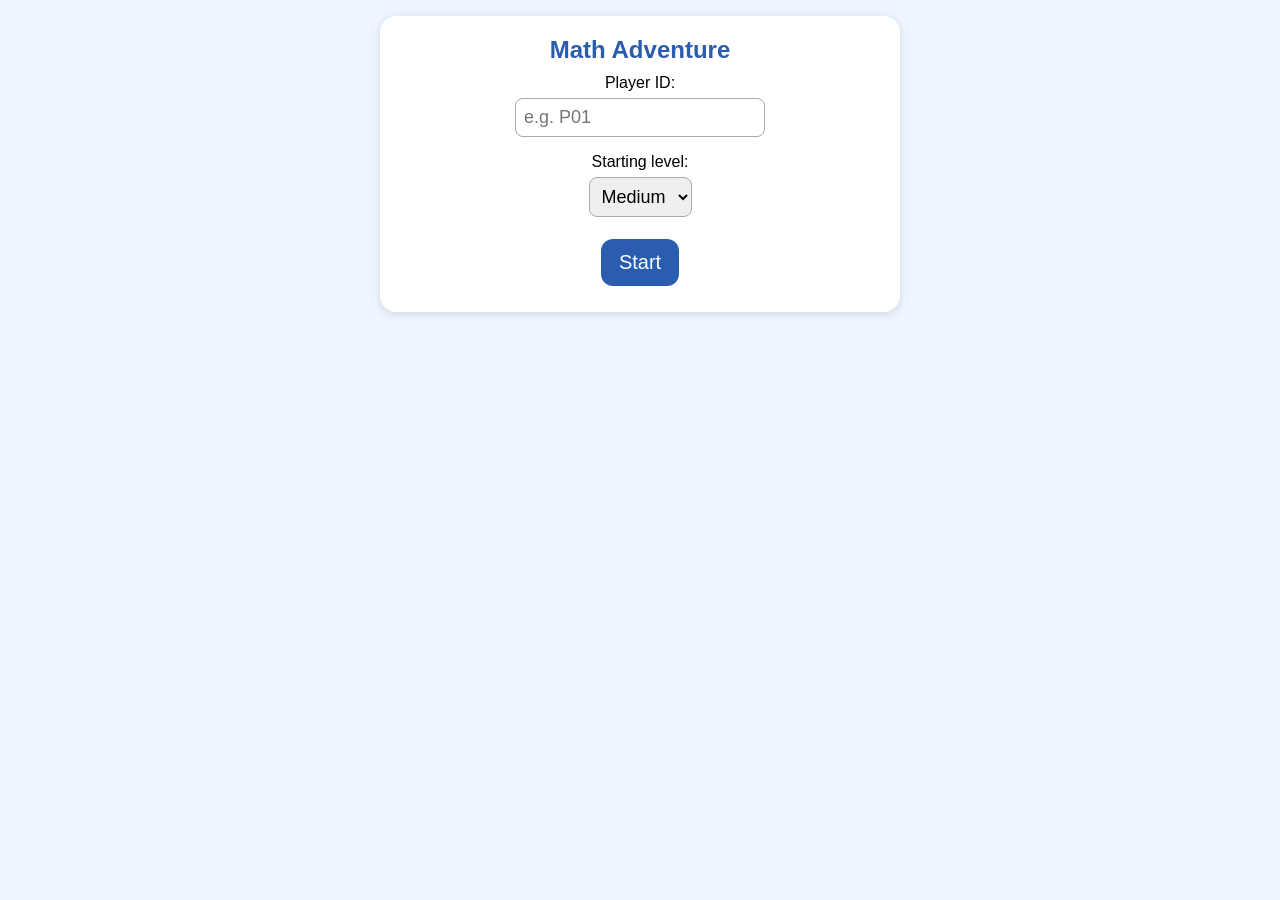
==== index.html @ b7850533 "Update index.html" ====
<!DOCTYPE html>
<html lang="en">
<head>
  <meta charset="utf-8">
  <meta name="viewport" content="width=device-width, initial-scale=1">
  <title>Math Adventure</title>
  <link rel="stylesheet" href="style.css">
</head>
<body>
  <div class="card">

    <!-- Screen 1: start -->
    <section id="start-screen">
      <h1>Math Adventure</h1>

      <label>Player ID:<br>
        <input id="player-id" placeholder="e.g. P01">
      </label>

      <label>Starting level:<br>
        <select id="level-select">
          <option value="1">Easy</option>
          <option value="2" selected>Medium</option>
          <option value="3">Hard</option>
        </select>
      </label>

      <button id="start-button">Start</button>
    </section>

    <!-- Screen 2: game -->
    <section id="game-screen" class="hidden">
      <div id="info" class="small"></div>
      <div id="question"></div>
      <div id="options"></div>
      <div id="message"></div>
    </section>

    <!-- Screen 3: end -->
    <section id="end-screen" class="hidden">
      <h1>Well done!</h1>
      <p id="summary"></p>
      <button id="download-button">Download data (CSV)</button>
      <button id="again-button">Play again</button>
    </section>

  </div>

  <script src="game.js"></script>
</body>
</html>
---- style.css ----
/* ---------- Page ---------- */
body {
  font-family: Arial, sans-serif;
  background: #eef6ff;
  margin: 0;
  padding: 16px;
  text-align: center;
}

.card {
  max-width: 480px;
  margin: 0 auto;
  background: #fff;
  border-radius: 16px;
  padding: 20px;
  box-shadow: 0 2px 10px rgba(0, 0, 0, 0.13);
}

h1 { margin: 0 0 8px; color: #2a5db0; }
label { display: block; margin: 10px 0; }
.small { font-size: 14px; color: #555; }
.hidden { display: none; }

/* ---------- Controls ---------- */
select, input {
  font-size: 18px;
  padding: 8px;
  margin: 6px;
  border-radius: 8px;
  border: 1px solid #aaa;
}

button {
  font-size: 20px;
  padding: 12px 18px;
  margin: 6px;
  border: 0;
  border-radius: 12px;
  background: #2a5db0;
  color: #fff;
  cursor: pointer;
}

/* ---------- Game ---------- */
#question { font-size: 44px; margin: 20px 0; }
#message  { min-height: 28px; font-size: 20px; }

button.option { background: #ffb703; color: #222; min-width: 90px; }
button.correct { background: #2a9d8f !important; color: #fff; }
button.wrong   { background: #e63946 !important; color: #fff; }
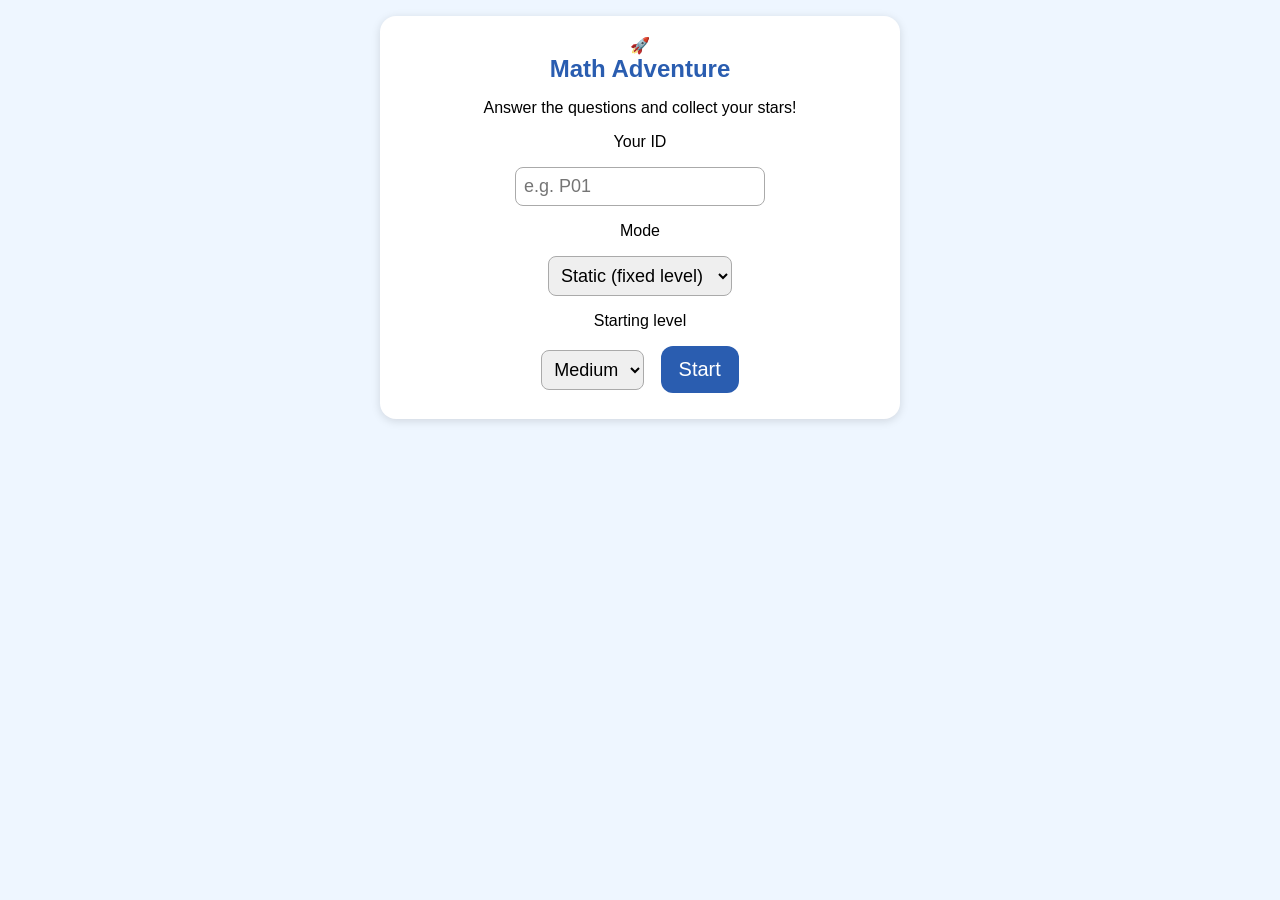
==== commit ca2cded8: "Update index.html" ====
--- a/index.html
+++ b/index.html
@@ -7,30 +7,42 @@
   <link rel="stylesheet" href="style.css">
 </head>
 <body>
-  <div class="card">
+  <main class="card">
 
     <!-- Screen 1: start -->
     <section id="start-screen">
+      <div class="logo">🚀</div>
       <h1>Math Adventure</h1>
+      <p class="subtitle">Answer the questions and collect your stars!</p>
 
-      <label>Player ID:<br>
-        <input id="player-id" placeholder="e.g. P01">
-      </label>
+      <label for="player-id">Your ID</label>
+      <input id="player-id" placeholder="e.g. P01" autocomplete="off">
 
-      <label>Starting level:<br>
-        <select id="level-select">
-          <option value="1">Easy</option>
-          <option value="2" selected>Medium</option>
-          <option value="3">Hard</option>
-        </select>
-      </label>
+      <label for="mode-select">Mode</label>
+      <select id="mode-select">
+        <option value="static">Static (fixed level)</option>
+        <option value="rule">Rule-based</option>
+        <option value="predictive">Predictive (model)</option>
+      </select>
 
-      <button id="start-button">Start</button>
+      <label for="level-select">Starting level</label>
+      <select id="level-select">
+        <option value="1">Easy</option>
+        <option value="2" selected>Medium</option>
+        <option value="3">Hard</option>
+      </select>
+
+      <button id="start-button" class="primary">Start</button>
     </section>
 
     <!-- Screen 2: game -->
     <section id="game-screen" class="hidden">
-      <div id="info" class="small"></div>
+      <div class="topbar">
+        <span id="q-count"></span>
+        <span id="level-badge" class="badge"></span>
+      </div>
+      <div class="progress"><div id="progress-fill"></div></div>
+
       <div id="question"></div>
       <div id="options"></div>
       <div id="message"></div>
@@ -38,13 +50,16 @@
 
     <!-- Screen 3: end -->
     <section id="end-screen" class="hidden">
+      <div class="logo">🏆</div>
       <h1>Well done!</h1>
-      <p id="summary"></p>
-      <button id="download-button">Download data (CSV)</button>
-      <button id="again-button">Play again</button>
+      <div id="summary"></div>
+      <div class="buttons">
+        <button id="again-button" class="primary">Play again</button>
+        <button id="download-button" class="secondary">Download data (CSV)</button>
+      </div>
     </section>
 
-  </div>
+  </main>
 
   <script src="game.js"></script>
 </body>
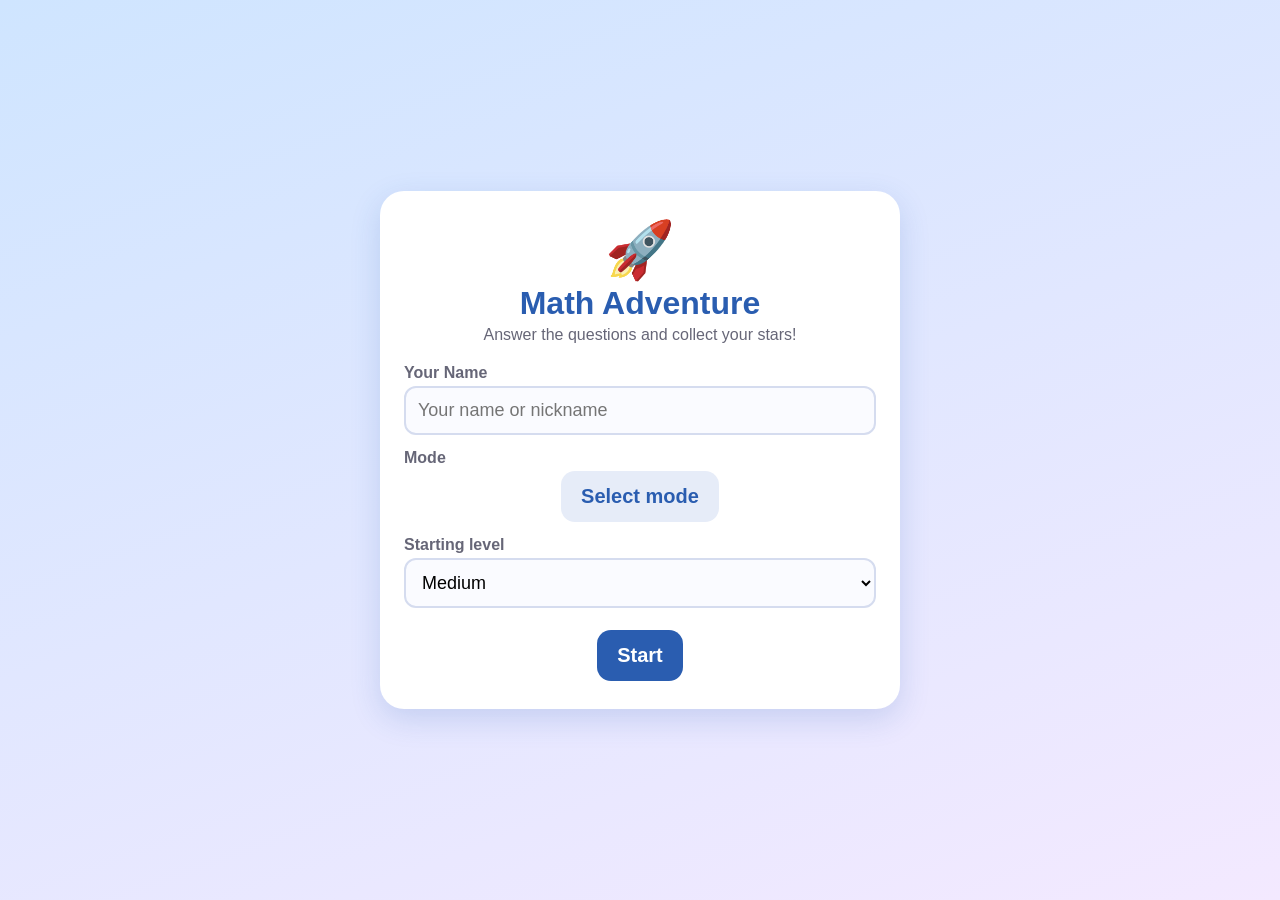
==== commit 6084b3e3: "Update index.html" ====
--- a/index.html
+++ b/index.html
@@ -15,15 +15,12 @@
       <h1>Math Adventure</h1>
       <p class="subtitle">Answer the questions and collect your stars!</p>
 
-      <label for="player-id">Your ID</label>
-      <input id="player-id" placeholder="e.g. P01" autocomplete="off">
+      <label for="player-id">Your Name</label>
+      <input id="player-id" placeholder="Your name or nickname" maxlength="15" autocomplete="off">
 
-      <label for="mode-select">Mode</label>
-      <select id="mode-select">
-        <option value="static">Static (fixed level)</option>
-        <option value="rule">Rule-based</option>
-        <option value="predictive">Predictive (model)</option>
-      </select>
+      <label>Mode</label>
+      <input type="hidden" id="mode-select" value="">
+      <button id="select-mode-button" type="button" class="secondary">Select mode</button>
 
       <label for="level-select">Starting level</label>
       <select id="level-select">
@@ -61,6 +58,48 @@
 
   </main>
 
+  <!-- Mode selection overlay -->
+  <div id="mode-overlay" class="overlay hidden">
+    <div class="mode-panel">
+      <h2>Choose a mode</h2>
+      <div class="mode-cards">
+
+        <div class="mode-wrap">
+          <button type="button" class="mode-card" data-mode="static">
+            <span class="mode-title">Static</span>
+            <span class="mode-info">The difficulty never changes. You stay on the level you started with for all 12 questions.</span>
+          </button>
+        </div>
+
+        <div class="mode-wrap">
+          <button type="button" class="mode-card" data-mode="rule">
+            <span class="mode-title">Rule-based</span>
+            <span class="mode-info">Simple rules: 3 correct answers in a row makes the game harder, and 2 wrong answers in a row makes it easier.</span>
+          </button>
+        </div>
+
+        <div class="mode-wrap">
+          <button type="button" class="mode-card" data-mode="predictive">
+            <span class="mode-title">Predictive</span>
+            <span class="mode-info">A small model looks at your last 3 answers (accuracy, speed and retries) and predicts the best next level.</span>
+          </button>
+          <button type="button" id="info-button" class="info-btn" aria-label="How does Predictive mode work?" title="How does it work?">i</button>
+        </div>
+
+      </div>
+      <button type="button" id="mode-close" class="secondary">Cancel</button>
+    </div>
+  </div>
+
+  <!-- Predictive mode explanation overlay -->
+  <div id="info-overlay" class="overlay hidden">
+    <div class="mode-panel info-panel">
+      <h2>How does Predictive mode think? 🤔</h2>
+      <div id="info-content"></div>
+      <button type="button" id="info-close" class="primary">Got it!</button>
+    </div>
+  </div>
+
   <script src="game.js"></script>
 </body>
 </html>
--- a/style.css
+++ b/style.css
@@ -1,50 +1,171 @@
-/* ---------- Page ---------- */
-body {
-  font-family: Arial, sans-serif;
-  background: #eef6ff;
-  margin: 0;
-  padding: 16px;
-  text-align: center;
+/* ==========================================================
+   Math Adventure - styles
+   1. Colours and basics   2. Layout   3. Start/end screens
+   4. Game screen          5. Buttons  6. Small screens
+   ========================================================== */
+
+/* ---------- 1. COLOURS AND BASICS ---------- */
+:root {
+  --blue: #2a5db0;
+  --blue-dark: #1e4687;
+  --yellow: #ffb703;
+  --green: #2a9d8f;
+  --red: #e63946;
+  --text: #223;
+  --muted: #667;
 }
 
-.card {
-  max-width: 480px;
-  margin: 0 auto;
-  background: #fff;
-  border-radius: 16px;
-  padding: 20px;
-  box-shadow: 0 2px 10px rgba(0, 0, 0, 0.13);
+* { box-sizing: border-box; }
+
+body {
+  margin: 0;
+  min-height: 100vh;
+  display: flex;
+  align-items: center;
+  justify-content: center;
+  padding: 16px;
+  font-family: "Trebuchet MS", Arial, sans-serif;
+  color: var(--text);
+  text-align: center;
+  background: linear-gradient(160deg, #cfe5ff 0%, #f3e9ff 100%);
 }
 
-h1 { margin: 0 0 8px; color: #2a5db0; }
-label { display: block; margin: 10px 0; }
-.small { font-size: 14px; color: #555; }
-.hidden { display: none; }
+.hidden { display: none !important; }
 
-/* ---------- Controls ---------- */
-select, input {
-  font-size: 18px;
-  padding: 8px;
-  margin: 6px;
-  border-radius: 8px;
-  border: 1px solid #aaa;
+
+/* ---------- 2. LAYOUT ---------- */
+.card {
+  width: 100%;
+  max-width: 520px;
+  background: #fff;
+  border-radius: 24px;
+  padding: 28px 24px;
+  box-shadow: 0 10px 30px rgba(42, 93, 176, 0.18);
 }
 
-button {
-  font-size: 20px;
-  padding: 12px 18px;
-  margin: 6px;
-  border: 0;
-  border-radius: 12px;
-  background: #2a5db0;
-  color: #fff;
-  cursor: pointer;
+h1 { margin: 4px 0; font-size: 32px; color: var(--blue); }
+.subtitle { margin: 0 0 20px; color: var(--muted); }
+.logo { font-size: 56px; line-height: 1.1; }
+
+
+/* ---------- 3. START AND END SCREENS ---------- */
+label {
+  display: block;
+  margin: 14px 0 4px;
+  font-weight: bold;
+  text-align: left;
+  color: var(--muted);
 }
 
-/* ---------- Game ---------- */
-#question { font-size: 44px; margin: 20px 0; }
-#message  { min-height: 28px; font-size: 20px; }
+input, select {
+  width: 100%;
+  font-size: 18px;
+  padding: 12px;
+  border: 2px solid #d5dcef;
+  border-radius: 12px;
+  background: #fafbff;
+}
+input:focus, select:focus { outline: none; border-color: var(--blue); }
 
-button.option { background: #ffb703; color: #222; min-width: 90px; }
-button.correct { background: #2a9d8f !important; color: #fff; }
-button.wrong   { background: #e63946 !important; color: #fff; }
+#summary {
+  margin: 16px 0 22px;
+  padding: 18px;
+  font-size: 34px;
+  font-weight: bold;
+  color: var(--blue);
+  background: #eef4ff;
+  border-radius: 16px;
+}
+
+.buttons { display: flex; flex-direction: column; gap: 10px; }
+
+
+/* ---------- 4. GAME SCREEN ---------- */
+.topbar {
+  display: flex;
+  justify-content: space-between;
+  align-items: center;
+  margin-bottom: 10px;
+  font-weight: bold;
+  color: var(--muted);
+}
+
+.badge {
+  padding: 4px 12px;
+  border-radius: 999px;
+  color: #fff;
+  font-size: 14px;
+}
+.badge.level-1 { background: var(--green); }
+.badge.level-2 { background: var(--yellow); color: #222; }
+.badge.level-3 { background: var(--red); }
+
+.progress {
+  height: 12px;
+  background: #e6ecf8;
+  border-radius: 999px;
+  overflow: hidden;
+}
+#progress-fill {
+  height: 100%;
+  width: 0;
+  background: linear-gradient(90deg, var(--blue), #6aa0ff);
+  border-radius: 999px;
+  transition: width 0.4s ease;
+}
+
+#question {
+  margin: 28px 0;
+  padding: 24px 8px;
+  font-size: 48px;
+  font-weight: bold;
+  background: #f4f7ff;
+  border-radius: 18px;
+}
+
+#options {
+  display: grid;
+  grid-template-columns: 1fr 1fr;
+  gap: 12px;
+}
+
+#message { min-height: 34px; margin-top: 18px; font-size: 22px; font-weight: bold; }
+
+
+/* ---------- 5. BUTTONS ---------- */
+button {
+  font-family: inherit;
+  font-size: 20px;
+  font-weight: bold;
+  padding: 14px 20px;
+  border: 0;
+  border-radius: 14px;
+  cursor: pointer;
+  transition: transform 0.1s ease, background 0.2s ease;
+}
+button:active:not(:disabled) { transform: scale(0.96); }
+
+button.primary { background: var(--blue); color: #fff; margin-top: 22px; }
+.buttons button.primary { margin-top: 0; }
+button.primary:hover { background: var(--blue-dark); }
+
+button.secondary { background: #e6ecf8; color: var(--blue); }
+
+button.option {
+  padding: 20px 10px;
+  font-size: 28px;
+  background: var(--yellow);
+  color: #222;
+  box-shadow: 0 4px 0 #d99a00;
+}
+button.option:disabled { cursor: default; }
+button.correct { background: var(--green) !important; color: #fff; box-shadow: 0 4px 0 #1f776c; }
+button.wrong   { background: var(--red) !important;   color: #fff; box-shadow: 0 4px 0 #b02a35; }
+
+
+/* ---------- 6. SMALL SCREENS ---------- */
+@media (max-width: 400px) {
+  .card { padding: 20px 14px; }
+  #question { font-size: 38px; }
+  button.option { font-size: 24px; }
+}
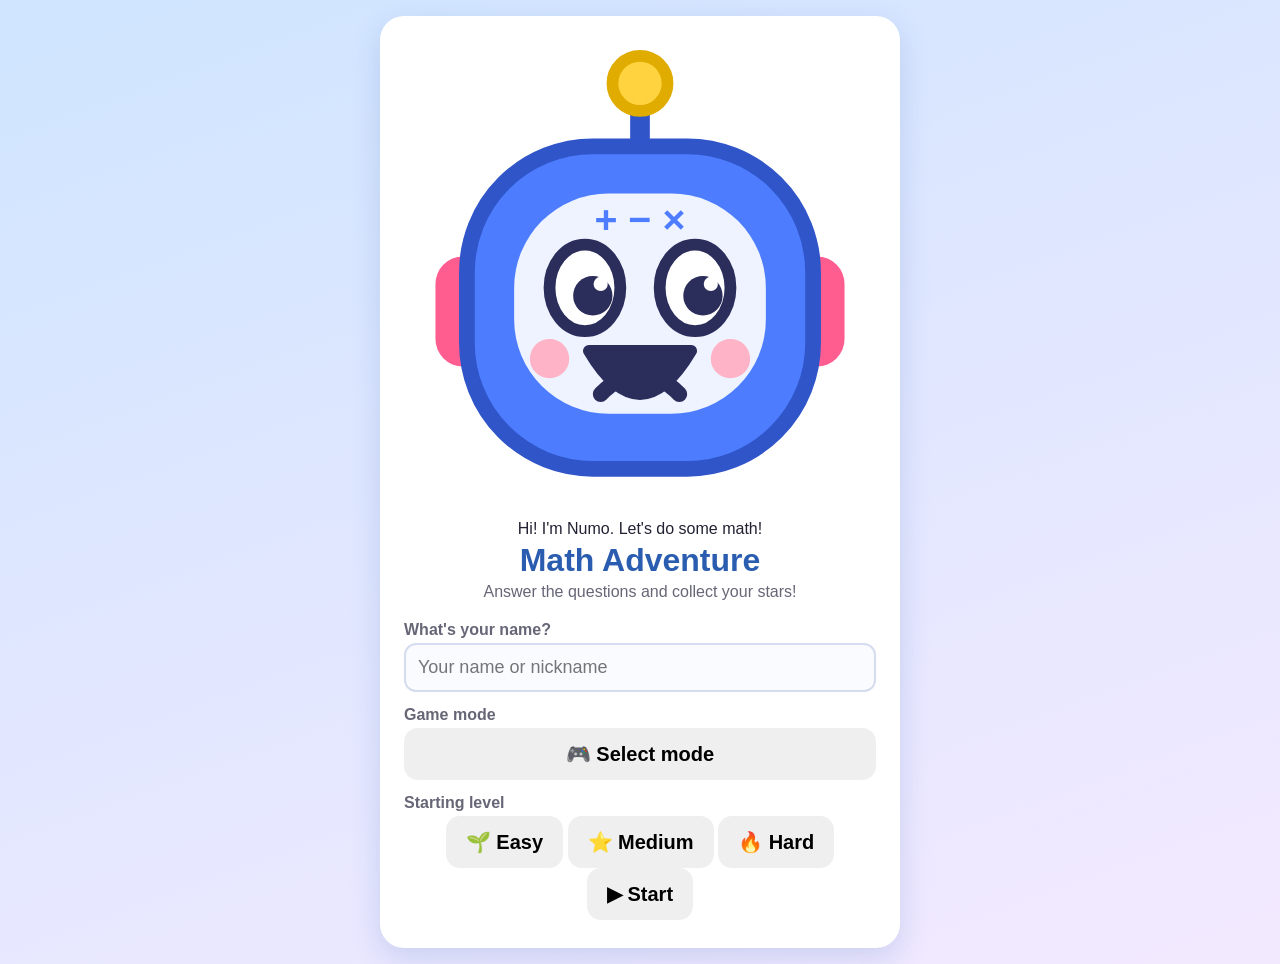
==== commit 19682776: "Update index.html" ====
--- a/index.html
+++ b/index.html
@@ -4,55 +4,100 @@
   <meta charset="utf-8">
   <meta name="viewport" content="width=device-width, initial-scale=1">
   <title>Math Adventure</title>
+  <link rel="preconnect" href="https://fonts.googleapis.com">
+  <link rel="preconnect" href="https://fonts.gstatic.com" crossorigin>
+  <link href="https://fonts.googleapis.com/css2?family=Fredoka:wght@400;500;600;700&display=swap" rel="stylesheet">
   <link rel="stylesheet" href="style.css">
 </head>
 <body>
+  <!-- floating math symbols and confetti layers (filled by game.js) -->
+  <div id="bg" aria-hidden="true"></div>
+  <div id="fx" aria-hidden="true"></div>
+
   <main class="card">
+
+    <!-- Mascot (shared by all screens) -->
+    <div class="mascot-row">
+      <div id="mascot" aria-hidden="true">
+        <svg viewBox="0 0 120 120" xmlns="http://www.w3.org/2000/svg">
+          <line x1="60" y1="26" x2="60" y2="12" stroke="#2f55c9" stroke-width="5" stroke-linecap="round"/>
+          <circle class="antenna" cx="60" cy="10" r="7" fill="#ffd23f" stroke="#e0ac00" stroke-width="3"/>
+          <rect x="8" y="54" width="14" height="28" rx="7" fill="#ff5d8f"/>
+          <rect x="98" y="54" width="14" height="28" rx="7" fill="#ff5d8f"/>
+          <rect x="16" y="26" width="88" height="82" rx="32" fill="#4d7cff" stroke="#2f55c9" stroke-width="4"/>
+          <rect x="28" y="38" width="64" height="56" rx="24" fill="#eef3ff"/>
+          <text x="60" y="48" text-anchor="middle" font-size="10" font-weight="700" fill="#4d7cff" font-family="Arial, sans-serif">+ − ×</text>
+          <g class="eye">
+            <ellipse cx="46" cy="62" rx="9" ry="11" fill="#fff" stroke="#2b2d5b" stroke-width="3"/>
+            <circle cx="48" cy="64" r="5" fill="#2b2d5b"/>
+            <circle cx="50" cy="61" r="1.8" fill="#fff"/>
+          </g>
+          <g class="eye">
+            <ellipse cx="74" cy="62" rx="9" ry="11" fill="#fff" stroke="#2b2d5b" stroke-width="3"/>
+            <circle cx="76" cy="64" r="5" fill="#2b2d5b"/>
+            <circle cx="78" cy="61" r="1.8" fill="#fff"/>
+          </g>
+          <circle cx="37" cy="80" r="5" fill="#ffb3c7"/>
+          <circle cx="83" cy="80" r="5" fill="#ffb3c7"/>
+          <path class="m-smile" d="M49 80 Q60 92 71 80" fill="none" stroke="#2b2d5b" stroke-width="4" stroke-linecap="round"/>
+          <path class="m-big" d="M47 78 Q60 100 73 78 Z" fill="#2b2d5b" stroke="#2b2d5b" stroke-width="3" stroke-linejoin="round"/>
+          <path class="m-oops" d="M50 89 Q60 79 70 89" fill="none" stroke="#2b2d5b" stroke-width="4" stroke-linecap="round"/>
+        </svg>
+      </div>
+      <div id="bubble" class="bubble">Hi! I'm Numo. Let's do some math!</div>
+    </div>
 
     <!-- Screen 1: start -->
     <section id="start-screen">
-      <div class="logo">🚀</div>
-      <h1>Math Adventure</h1>
+      <h1 class="title rainbow">Math Adventure</h1>
       <p class="subtitle">Answer the questions and collect your stars!</p>
 
-      <label for="player-id">Your Name</label>
+      <label for="player-id">What's your name?</label>
       <input id="player-id" placeholder="Your name or nickname" maxlength="15" autocomplete="off">
 
-      <label>Mode</label>
+      <label>Game mode</label>
       <input type="hidden" id="mode-select" value="">
-      <button id="select-mode-button" type="button" class="secondary">Select mode</button>
+      <button id="select-mode-button" type="button" class="btn btn-purple wide">🎮 Select mode</button>
 
-      <label for="level-select">Starting level</label>
-      <select id="level-select">
-        <option value="1">Easy</option>
-        <option value="2" selected>Medium</option>
-        <option value="3">Hard</option>
-      </select>
+      <label>Starting level</label>
+      <input type="hidden" id="level-select" value="2">
+      <div class="level-chips">
+        <button type="button" class="chip chip-1" data-level="1">🌱 Easy</button>
+        <button type="button" class="chip chip-2 selected" data-level="2">⭐ Medium</button>
+        <button type="button" class="chip chip-3" data-level="3">🔥 Hard</button>
+      </div>
 
-      <button id="start-button" class="primary">Start</button>
+      <button id="start-button" type="button" class="btn btn-green big">▶ Start</button>
     </section>
 
     <!-- Screen 2: game -->
     <section id="game-screen" class="hidden">
       <div class="topbar">
-        <span id="q-count"></span>
+        <span id="q-count" class="pill"></span>
+        <span id="stars" class="pill pill-star">⭐ 0</span>
         <span id="level-badge" class="badge"></span>
       </div>
-      <div class="progress"><div id="progress-fill"></div></div>
 
-      <div id="question"></div>
+      <div class="track">
+        <div id="progress-fill"></div>
+        <span id="rocket" class="rocket"><span>🚀</span></span>
+        <span class="goal">🪐</span>
+      </div>
+
+      <div id="question-card"><div id="question"></div></div>
       <div id="options"></div>
       <div id="message"></div>
     </section>
 
     <!-- Screen 3: end -->
     <section id="end-screen" class="hidden">
-      <div class="logo">🏆</div>
-      <h1>Well done!</h1>
+      <div class="trophy">🏆</div>
+      <h1 class="title rainbow">Well done!</h1>
+      <div id="stars-row"></div>
       <div id="summary"></div>
       <div class="buttons">
-        <button id="again-button" class="primary">Play again</button>
-        <button id="download-button" class="secondary">Download data (CSV)</button>
+        <button id="again-button" type="button" class="btn btn-green">🔄 Play again</button>
+        <button id="download-button" type="button" class="btn btn-blue">📥 Download data (CSV)</button>
       </div>
     </section>
 
@@ -61,11 +106,12 @@
   <!-- Mode selection overlay -->
   <div id="mode-overlay" class="overlay hidden">
     <div class="mode-panel">
-      <h2>Choose a mode</h2>
+      <h2>Choose your game mode 🎮</h2>
       <div class="mode-cards">
 
         <div class="mode-wrap">
           <button type="button" class="mode-card" data-mode="static">
+            <span class="mode-icon">🧊</span>
             <span class="mode-title">Static</span>
             <span class="mode-info">The difficulty never changes. You stay on the level you started with for all 12 questions.</span>
           </button>
@@ -73,6 +119,7 @@
 
         <div class="mode-wrap">
           <button type="button" class="mode-card" data-mode="rule">
+            <span class="mode-icon">📏</span>
             <span class="mode-title">Rule-based</span>
             <span class="mode-info">Simple rules: 3 correct answers in a row makes the game harder, and 2 wrong answers in a row makes it easier.</span>
           </button>
@@ -80,6 +127,7 @@
 
         <div class="mode-wrap">
           <button type="button" class="mode-card" data-mode="predictive">
+            <span class="mode-icon">🔮</span>
             <span class="mode-title">Predictive</span>
             <span class="mode-info">A small model looks at your last 3 answers (accuracy, speed and retries) and predicts the best next level.</span>
           </button>
@@ -87,7 +135,7 @@
         </div>
 
       </div>
-      <button type="button" id="mode-close" class="secondary">Cancel</button>
+      <button type="button" id="mode-close" class="btn btn-grey">Cancel</button>
     </div>
   </div>
 
@@ -96,7 +144,7 @@
     <div class="mode-panel info-panel">
       <h2>How does Predictive mode think? 🤔</h2>
       <div id="info-content"></div>
-      <button type="button" id="info-close" class="primary">Got it!</button>
+      <button type="button" id="info-close" class="btn btn-blue">Got it!</button>
     </div>
   </div>
 
--- a/style.css
+++ b/style.css
@@ -1,7 +1,8 @@
 /* ==========================================================
    Math Adventure - styles
    1. Colours and basics   2. Layout   3. Start/end screens
-   4. Game screen          5. Buttons  6. Small screens
+   4. Game screen          5. Buttons  6. Mode overlay
+   7. Info panel           8. Small screens
    ========================================================== */
 
 /* ---------- 1. COLOURS AND BASICS ---------- */
@@ -150,6 +151,9 @@
 button.primary:hover { background: var(--blue-dark); }
 
 button.secondary { background: #e6ecf8; color: var(--blue); }
+button.secondary:hover { background: #d8e1f5; }
+
+#select-mode-button { width: 100%; }
 
 button.option {
   padding: 20px 10px;
@@ -163,7 +167,124 @@
 button.wrong   { background: var(--red) !important;   color: #fff; box-shadow: 0 4px 0 #b02a35; }
 
 
-/* ---------- 6. SMALL SCREENS ---------- */
+/* ---------- 6. MODE OVERLAY ---------- */
+.overlay {
+  position: fixed;
+  inset: 0;
+  background: rgba(0, 0, 0, 0.75);
+  backdrop-filter: blur(3px);
+  display: flex;
+  align-items: center;
+  justify-content: center;
+  z-index: 100;
+  padding: 16px;
+}
+
+.mode-panel {
+  background: #fff;
+  color: var(--text);
+  border-radius: 24px;
+  padding: 24px;
+  max-width: 900px;
+  width: 100%;
+  max-height: 90vh;
+  overflow-y: auto;
+  text-align: center;
+}
+.mode-panel h2 { margin: 0; color: var(--blue); font-size: 28px; }
+
+.mode-cards {
+  display: flex;
+  gap: 16px;
+  flex-wrap: wrap;
+  justify-content: center;
+  margin: 20px 0;
+}
+
+.mode-wrap {
+  position: relative;
+  flex: 1 1 220px;
+  display: flex;
+}
+
+.mode-card {
+  flex: 1;
+  min-height: 180px;
+  display: flex;
+  flex-direction: column;
+  gap: 12px;
+  align-items: center;
+  justify-content: flex-start;
+  padding: 30px 20px 20px;
+  border: 3px solid var(--blue);
+  border-radius: 16px;
+  background: #f4f7ff;
+  transition: transform 0.15s, background 0.15s;
+}
+.mode-card:hover { transform: scale(1.03); background: #e3ecff; }
+
+.mode-title { font-size: 24px; font-weight: bold; color: var(--blue); }
+.mode-info  { font-size: 16px; font-weight: normal; line-height: 1.4; color: var(--text); }
+
+/* small circled italic "i" in the corner of the Predictive card */
+.info-btn {
+  position: absolute;
+  top: 8px;
+  right: 8px;
+  width: 32px;
+  height: 32px;
+  padding: 0;
+  display: flex;
+  align-items: center;
+  justify-content: center;
+  border: 2px solid var(--blue);
+  border-radius: 50%;
+  background: #fff;
+  color: var(--blue);
+  font-family: Georgia, "Times New Roman", serif;
+  font-style: italic;
+  font-weight: bold;
+  font-size: 18px;
+  line-height: 1;
+}
+.info-btn:hover { background: var(--blue); color: #fff; }
+
+
+/* ---------- 7. INFO PANEL ---------- */
+#info-overlay { z-index: 110; }
+
+.info-panel { max-width: 660px; text-align: left; }
+.info-panel h2 { text-align: center; }
+.info-panel h3 { margin: 20px 0 6px; font-size: 20px; color: var(--blue); }
+.info-panel p, .info-panel li { font-size: 17px; line-height: 1.5; margin: 6px 0; }
+.info-panel ul { padding-left: 20px; margin: 6px 0; }
+.info-panel .primary { display: block; margin: 22px auto 0; }
+
+.formula {
+  margin: 8px 0;
+  padding: 12px 14px;
+  font-family: "Courier New", monospace;
+  font-size: 17px;
+  font-weight: bold;
+  line-height: 1.5;
+  color: var(--blue-dark);
+  background: #eef4ff;
+  border-radius: 12px;
+  overflow-x: auto;
+}
+
+.example {
+  margin: 8px 0;
+  padding: 10px 14px;
+  font-size: 16px;
+  line-height: 1.5;
+  background: #f7f9ff;
+  border-left: 5px solid var(--blue);
+  border-radius: 8px;
+}
+
+
+/* ---------- 8. SMALL SCREENS ---------- */
 @media (max-width: 400px) {
   .card { padding: 20px 14px; }
   #question { font-size: 38px; }
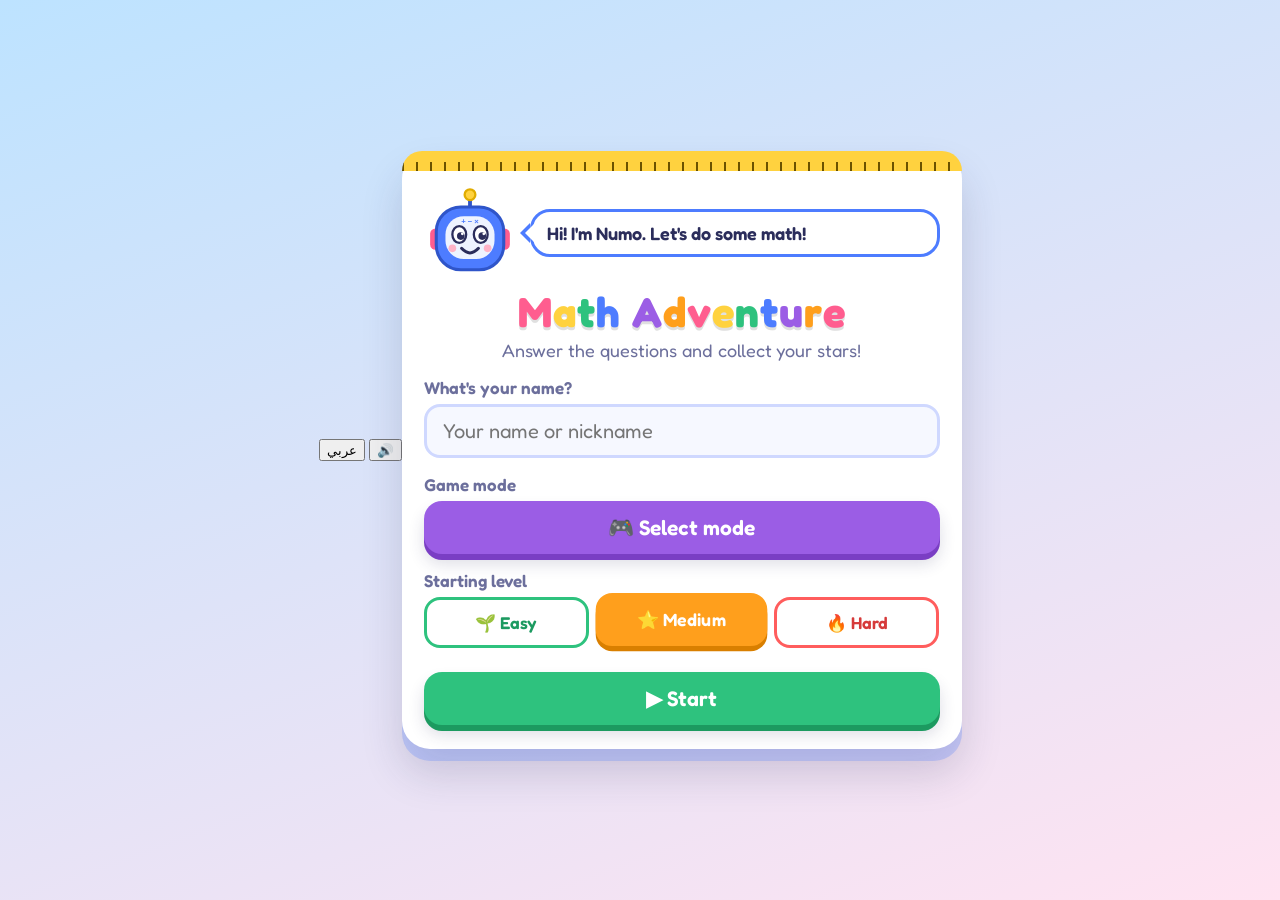
==== commit 7242dc27: "Update index.html" ====
--- a/index.html
+++ b/index.html
@@ -1,18 +1,25 @@
 <!DOCTYPE html>
-<html lang="en">
+<html lang="en" dir="ltr">
 <head>
   <meta charset="utf-8">
   <meta name="viewport" content="width=device-width, initial-scale=1">
   <title>Math Adventure</title>
   <link rel="preconnect" href="https://fonts.googleapis.com">
   <link rel="preconnect" href="https://fonts.gstatic.com" crossorigin>
-  <link href="https://fonts.googleapis.com/css2?family=Fredoka:wght@400;500;600;700&display=swap" rel="stylesheet">
+  <link href="https://fonts.googleapis.com/css2?family=Cairo:wght@400;600;700&family=Fredoka:wght@400;500;600;700&display=swap" rel="stylesheet">
   <link rel="stylesheet" href="style.css">
 </head>
 <body>
   <!-- floating math symbols and confetti layers (filled by game.js) -->
   <div id="bg" aria-hidden="true"></div>
   <div id="fx" aria-hidden="true"></div>
+
+  <!-- language and sound buttons -->
+  <div id="tools">
+    <button id="quit-button" class="tool-btn tool-quit hidden" type="button" data-i18n-aria="quitAria">✕</button>
+    <button id="lang-button" class="tool-btn" type="button" data-i18n-aria="langAria">عربي</button>
+    <button id="mute-button" class="tool-btn" type="button" aria-pressed="false" data-i18n-aria="soundAria">🔊</button>
+  </div>
 
   <main class="card">
 
@@ -44,30 +51,41 @@
           <path class="m-oops" d="M50 89 Q60 79 70 89" fill="none" stroke="#2b2d5b" stroke-width="4" stroke-linecap="round"/>
         </svg>
       </div>
-      <div id="bubble" class="bubble">Hi! I'm Numo. Let's do some math!</div>
+      <div id="bubble" class="bubble" data-i18n="hi">Hi! I'm Numo. Let's do some math!</div>
     </div>
 
     <!-- Screen 1: start -->
     <section id="start-screen">
-      <h1 class="title rainbow">Math Adventure</h1>
-      <p class="subtitle">Answer the questions and collect your stars!</p>
 
-      <label for="player-id">What's your name?</label>
-      <input id="player-id" placeholder="Your name or nickname" maxlength="15" autocomplete="off">
-
-      <label>Game mode</label>
-      <input type="hidden" id="mode-select" value="">
-      <button id="select-mode-button" type="button" class="btn btn-purple wide">🎮 Select mode</button>
-
-      <label>Starting level</label>
-      <input type="hidden" id="level-select" value="2">
-      <div class="level-chips">
-        <button type="button" class="chip chip-1" data-level="1">🌱 Easy</button>
-        <button type="button" class="chip chip-2 selected" data-level="2">⭐ Medium</button>
-        <button type="button" class="chip chip-3" data-level="3">🔥 Hard</button>
+      <!-- only visible with ?admin=1 -->
+      <div id="admin-box" class="admin-box hidden">
+        <div class="admin-tag">🔧 Researcher mode</div>
+        <button id="download-all-start" type="button" class="btn btn-blue small">📦 Download ALL saved sessions (<span id="saved-count">0</span>)</button>
       </div>
 
-      <button id="start-button" type="button" class="btn btn-green big">▶ Start</button>
+      <h1 class="title rainbow" data-i18n="appName">Math Adventure</h1>
+      <p class="subtitle" data-i18n="subtitle">Answer the questions and collect your stars!</p>
+
+      <label for="player-id" data-i18n="nameLabel">What's your name?</label>
+      <input id="player-id" data-i18n-ph="namePh" placeholder="Your name or nickname" maxlength="15" autocomplete="off">
+
+      <div id="mode-row">
+        <label data-i18n="modeLabel">Game mode</label>
+        <input type="hidden" id="mode-select" value="">
+        <button id="select-mode-button" type="button" class="btn btn-purple wide">🎮 Select mode</button>
+      </div>
+
+      <div id="level-row">
+        <label data-i18n="levelLabel">Starting level</label>
+        <input type="hidden" id="level-select" value="2">
+        <div class="level-chips">
+          <button type="button" class="chip chip-1" data-level="1" data-i18n="easy">🌱 Easy</button>
+          <button type="button" class="chip chip-2 selected" data-level="2" data-i18n="medium">⭐ Medium</button>
+          <button type="button" class="chip chip-3" data-level="3" data-i18n="hard">🔥 Hard</button>
+        </div>
+      </div>
+
+      <button id="start-button" type="button" class="btn btn-green big" data-i18n="start">▶ Start</button>
     </section>
 
     <!-- Screen 2: game -->
@@ -84,20 +102,24 @@
         <span class="goal">🪐</span>
       </div>
 
-      <div id="question-card"><div id="question"></div></div>
+      <div id="question-card">
+        <div id="question"></div>
+        <button id="speak-button" type="button" class="speak-btn" data-i18n-aria="speakAria">🔈</button>
+      </div>
       <div id="options"></div>
-      <div id="message"></div>
+      <div id="message" role="status" aria-live="polite"></div>
     </section>
 
     <!-- Screen 3: end -->
     <section id="end-screen" class="hidden">
       <div class="trophy">🏆</div>
-      <h1 class="title rainbow">Well done!</h1>
+      <h1 class="title rainbow" data-i18n="wellDone">Well done!</h1>
       <div id="stars-row"></div>
       <div id="summary"></div>
       <div class="buttons">
-        <button id="again-button" type="button" class="btn btn-green">🔄 Play again</button>
-        <button id="download-button" type="button" class="btn btn-blue">📥 Download data (CSV)</button>
+        <button id="again-button" type="button" class="btn btn-green" data-i18n="playAgain">🔄 Play again</button>
+        <button id="download-button" type="button" class="btn btn-blue hidden" data-i18n="download">📥 Download this session (CSV)</button>
+        <button id="download-all-button" type="button" class="btn btn-blue hidden" data-i18n="downloadAll">📦 Download ALL saved sessions</button>
       </div>
     </section>
 
@@ -106,45 +128,57 @@
   <!-- Mode selection overlay -->
   <div id="mode-overlay" class="overlay hidden">
     <div class="mode-panel">
-      <h2>Choose your game mode 🎮</h2>
+      <h2 data-i18n="chooseMode">Choose your game mode 🎮</h2>
       <div class="mode-cards">
 
         <div class="mode-wrap">
           <button type="button" class="mode-card" data-mode="static">
             <span class="mode-icon">🧊</span>
-            <span class="mode-title">Static</span>
-            <span class="mode-info">The difficulty never changes. You stay on the level you started with for all 12 questions.</span>
+            <span class="mode-title" data-i18n="mode_static">Static</span>
+            <span class="mode-info" data-i18n="info_static">The difficulty never changes.</span>
           </button>
         </div>
 
         <div class="mode-wrap">
           <button type="button" class="mode-card" data-mode="rule">
             <span class="mode-icon">📏</span>
-            <span class="mode-title">Rule-based</span>
-            <span class="mode-info">Simple rules: 3 correct answers in a row makes the game harder, and 2 wrong answers in a row makes it easier.</span>
+            <span class="mode-title" data-i18n="mode_rule">Rule-based</span>
+            <span class="mode-info" data-i18n="info_rule">Simple rules.</span>
           </button>
         </div>
 
         <div class="mode-wrap">
           <button type="button" class="mode-card" data-mode="predictive">
             <span class="mode-icon">🔮</span>
-            <span class="mode-title">Predictive</span>
-            <span class="mode-info">A small model looks at your last 3 answers (accuracy, speed and retries) and predicts the best next level.</span>
+            <span class="mode-title" data-i18n="mode_predictive">Predictive</span>
+            <span class="mode-info" data-i18n="info_predictive">A small model.</span>
           </button>
-          <button type="button" id="info-button" class="info-btn" aria-label="How does Predictive mode work?" title="How does it work?">i</button>
+          <button type="button" id="info-button" class="info-btn" data-i18n-aria="infoAria">i</button>
         </div>
 
       </div>
-      <button type="button" id="mode-close" class="btn btn-grey">Cancel</button>
+      <button type="button" id="mode-close" class="btn btn-grey" data-i18n="cancel">Cancel</button>
     </div>
   </div>
 
   <!-- Predictive mode explanation overlay -->
   <div id="info-overlay" class="overlay hidden">
     <div class="mode-panel info-panel">
-      <h2>How does Predictive mode think? 🤔</h2>
+      <h2 data-i18n="infoTitle">How does Predictive mode think? 🤔</h2>
       <div id="info-content"></div>
-      <button type="button" id="info-close" class="btn btn-blue">Got it!</button>
+      <button type="button" id="info-close" class="btn btn-blue" data-i18n="gotIt">Got it!</button>
+    </div>
+  </div>
+
+  <!-- "Stop playing?" overlay -->
+  <div id="quit-overlay" class="overlay hidden">
+    <div class="mode-panel small">
+      <h2 data-i18n="quitTitle">Stop playing?</h2>
+      <p data-i18n="quitText">Your stars so far will be saved.</p>
+      <div class="row">
+        <button type="button" id="quit-no" class="btn btn-green" data-i18n="quitNo">Keep playing</button>
+        <button type="button" id="quit-yes" class="btn btn-grey" data-i18n="quitYes">Yes, stop</button>
+      </div>
     </div>
   </div>
 
--- a/style.css
+++ b/style.css
@@ -1,19 +1,25 @@
 /* ==========================================================
-   Math Adventure - styles
-   1. Colours and basics   2. Layout   3. Start/end screens
-   4. Game screen          5. Buttons  6. Mode overlay
-   7. Info panel           8. Small screens
+   Math Adventure - kid-friendly theme
+   1. Colours and basics   2. Background and effects
+   3. Card and mascot      4. Start and end screens
+   5. Game screen          6. Buttons
+   7. Mode overlay         8. Info panel
+   9. Animations          10. Small screens and reduced motion
    ========================================================== */
 
 /* ---------- 1. COLOURS AND BASICS ---------- */
 :root {
-  --blue: #2a5db0;
-  --blue-dark: #1e4687;
-  --yellow: #ffb703;
-  --green: #2a9d8f;
-  --red: #e63946;
-  --text: #223;
-  --muted: #667;
+  --sky1: #bde3ff;
+  --sky2: #ffe3f1;
+  --blue: #4d7cff;   --blue-d: #2f55c9;
+  --green: #2ec27e;  --green-d: #1c9a60;
+  --orange: #ff9f1c; --orange-d: #d97f00;
+  --pink: #ff5d8f;   --pink-d: #d63a6a;
+  --purple: #9b5de5; --purple-d: #7a3ec4;
+  --yellow: #ffd23f; --yellow-d: #e0ac00;
+  --red: #ff5d5d;    --red-d: #d63a3a;
+  --ink: #2b2d5b;
+  --muted: #6c6f9c;
 }
 
 * { box-sizing: border-box; }
@@ -25,268 +31,591 @@
   align-items: center;
   justify-content: center;
   padding: 16px;
-  font-family: "Trebuchet MS", Arial, sans-serif;
-  color: var(--text);
+  font-family: "Fredoka", "Trebuchet MS", "Comic Sans MS", Arial, sans-serif;
+  color: var(--ink);
   text-align: center;
-  background: linear-gradient(160deg, #cfe5ff 0%, #f3e9ff 100%);
-}
-
+  background: linear-gradient(160deg, var(--sky1) 0%, var(--sky2) 100%);
+  background-attachment: fixed;
+}
+
+button { font-family: inherit; cursor: pointer; }
 .hidden { display: none !important; }
 
 
-/* ---------- 2. LAYOUT ---------- */
+/* ---------- 2. BACKGROUND AND EFFECTS ---------- */
+#bg {
+  position: fixed;
+  inset: 0;
+  overflow: hidden;
+  pointer-events: none;
+  z-index: 0;
+}
+#bg span {
+  position: absolute;
+  bottom: -90px;
+  font-weight: 700;
+  opacity: 0.28;
+  animation: floatUp linear infinite;
+}
+
+#fx {
+  position: fixed;
+  inset: 0;
+  overflow: hidden;
+  pointer-events: none;
+  z-index: 200;
+}
+#fx i {
+  position: absolute;
+  width: 10px;
+  height: 14px;
+  border-radius: 3px;
+  animation: confetti 1.1s cubic-bezier(0.2, 0.7, 0.4, 1) forwards;
+}
+
+
+/* ---------- 3. CARD AND MASCOT ---------- */
 .card {
+  position: relative;
+  z-index: 1;
   width: 100%;
-  max-width: 520px;
+  max-width: 560px;
   background: #fff;
-  border-radius: 24px;
-  padding: 28px 24px;
-  box-shadow: 0 10px 30px rgba(42, 93, 176, 0.18);
-}
-
-h1 { margin: 4px 0; font-size: 32px; color: var(--blue); }
-.subtitle { margin: 0 0 20px; color: var(--muted); }
-.logo { font-size: 56px; line-height: 1.1; }
-
-
-/* ---------- 3. START AND END SCREENS ---------- */
+  border-radius: 28px;
+  padding: 36px 22px 24px;
+  box-shadow: 0 12px 0 rgba(77, 124, 255, 0.25), 0 24px 40px rgba(43, 45, 91, 0.18);
+  animation: cardIn 0.6s cubic-bezier(0.2, 1.3, 0.4, 1);
+}
+/* a ruler along the top edge */
+.card::before {
+  content: "";
+  position: absolute;
+  top: 0;
+  left: 0;
+  right: 0;
+  height: 20px;
+  border-radius: 28px 28px 0 0;
+  background:
+    repeating-linear-gradient(90deg, #6b5200 0 2px, transparent 2px 14px) bottom / 100% 9px no-repeat,
+    var(--yellow);
+}
+
+.mascot-row {
+  display: flex;
+  align-items: center;
+  gap: 14px;
+  margin-bottom: 6px;
+  text-align: left;
+}
+
+#mascot {
+  flex: none;
+  width: 92px;
+  height: 92px;
+  animation: float 3s ease-in-out infinite;
+}
+#mascot svg { width: 100%; height: 100%; overflow: visible; }
+#mascot .eye {
+  transform-box: fill-box;
+  transform-origin: center;
+  animation: blink 4s infinite;
+}
+#mascot .antenna {
+  transform-box: fill-box;
+  transform-origin: center;
+  animation: antenna 1.6s ease-in-out infinite;
+}
+#mascot .m-big, #mascot .m-oops { display: none; }
+#mascot.mood-happy { animation: jump 0.7s ease; }
+#mascot.mood-happy .m-smile { display: none; }
+#mascot.mood-happy .m-big { display: block; }
+#mascot.mood-oops { animation: wobble 0.7s ease; }
+#mascot.mood-oops .m-smile { display: none; }
+#mascot.mood-oops .m-oops { display: block; }
+
+.bubble {
+  position: relative;
+  flex: 1;
+  padding: 10px 14px;
+  font-size: 18px;
+  font-weight: 600;
+  line-height: 1.25;
+  color: var(--ink);
+  background: #fff;
+  border: 3px solid var(--blue);
+  border-radius: 20px;
+}
+.bubble::before, .bubble::after {
+  content: "";
+  position: absolute;
+  top: 50%;
+  transform: translateY(-50%);
+  border: 10px solid transparent;
+  border-left: 0;
+}
+.bubble::before { left: -13px; border-right-color: var(--blue); }
+.bubble::after  { left: -8px;  border-right-color: #fff; }
+
+.pop { animation: pop 0.4s cubic-bezier(0.2, 1.6, 0.4, 1); }
+
+
+/* ---------- 4. START AND END SCREENS ---------- */
+.title {
+  margin: 10px 0 0;
+  font-size: 42px;
+  line-height: 1.1;
+  letter-spacing: 1px;
+}
+.title .word { display: inline-block; white-space: nowrap; }
+.title .letter {
+  display: inline-block;
+  color: var(--lc);
+  text-shadow: 0 3px 0 rgba(0, 0, 0, 0.12);
+  animation: letterBounce 2.4s ease-in-out infinite;
+  animation-delay: calc(var(--i) * 0.08s);
+}
+
+.subtitle { margin: 4px 0 8px; font-size: 18px; color: var(--muted); }
+
 label {
   display: block;
-  margin: 14px 0 4px;
-  font-weight: bold;
+  margin: 16px 0 6px;
   text-align: left;
+  font-size: 17px;
+  font-weight: 600;
   color: var(--muted);
 }
 
-input, select {
+input[type="text"], #player-id {
   width: 100%;
-  font-size: 18px;
-  padding: 12px;
-  border: 2px solid #d5dcef;
-  border-radius: 12px;
-  background: #fafbff;
-}
-input:focus, select:focus { outline: none; border-color: var(--blue); }
+  padding: 12px 16px;
+  font: inherit;
+  font-size: 20px;
+  color: var(--ink);
+  background: #f6f8ff;
+  border: 3px solid #cfd8ff;
+  border-radius: 16px;
+  transition: border-color 0.2s, box-shadow 0.2s;
+}
+#player-id:focus {
+  outline: none;
+  border-color: var(--blue);
+  box-shadow: 0 0 0 5px rgba(77, 124, 255, 0.2);
+}
+
+.wide { width: 100%; }
+
+.level-chips { display: flex; gap: 10px; }
+.chip {
+  flex: 1;
+  padding: 12px 6px;
+  font: inherit;
+  font-size: 17px;
+  font-weight: 600;
+  color: var(--cd);
+  background: #fff;
+  border: 3px solid var(--c);
+  border-radius: 16px;
+  transition: transform 0.15s, box-shadow 0.15s, background 0.15s;
+}
+.chip-1 { --c: var(--green);  --cd: var(--green-d); }
+.chip-2 { --c: var(--orange); --cd: var(--orange-d); }
+.chip-3 { --c: var(--red);    --cd: var(--red-d); }
+.chip:hover { transform: translateY(-2px); }
+.chip.selected {
+  color: #fff;
+  background: var(--c);
+  box-shadow: 0 5px 0 var(--cd);
+  transform: translateY(-3px) scale(1.04);
+}
+
+#start-button { margin-top: 24px; animation: pulse 2s ease-in-out infinite; }
+.big { width: 100%; padding: 16px; font-size: 28px; }
+
+.trophy {
+  font-size: 90px;
+  line-height: 1;
+  animation: trophyIn 1s cubic-bezier(0.2, 1.5, 0.4, 1), float 3s ease-in-out 1s infinite;
+}
+
+#stars-row {
+  display: flex;
+  flex-wrap: wrap;
+  justify-content: center;
+  gap: 2px 8px;
+  max-width: 360px;
+  margin: 12px auto;
+}
+.star {
+  font-size: 36px;
+  opacity: 0;
+  animation: starIn 0.45s cubic-bezier(0.2, 1.6, 0.4, 1) forwards;
+  animation-delay: calc(var(--i) * 120ms + 400ms);
+}
+.star.off { --o: 0.25; filter: grayscale(1); }
 
 #summary {
-  margin: 16px 0 22px;
-  padding: 18px;
-  font-size: 34px;
-  font-weight: bold;
-  color: var(--blue);
-  background: #eef4ff;
-  border-radius: 16px;
-}
-
-.buttons { display: flex; flex-direction: column; gap: 10px; }
-
-
-/* ---------- 4. GAME SCREEN ---------- */
+  margin: 8px 0 22px;
+  padding: 16px;
+  font-size: 28px;
+  font-weight: 700;
+  color: #fff;
+  background: linear-gradient(135deg, var(--blue), var(--purple));
+  border-radius: 20px;
+  box-shadow: 0 6px 0 var(--blue-d);
+}
+
+.buttons { display: flex; flex-direction: column; gap: 16px; }
+
+
+/* ---------- 5. GAME SCREEN ---------- */
 .topbar {
   display: flex;
   justify-content: space-between;
   align-items: center;
-  margin-bottom: 10px;
-  font-weight: bold;
-  color: var(--muted);
-}
+  gap: 8px;
+  margin: 10px 0 8px;
+}
+
+.pill {
+  padding: 4px 14px;
+  font-size: 16px;
+  font-weight: 600;
+  color: var(--blue-d);
+  background: #fff;
+  border: 3px solid var(--blue);
+  border-radius: 999px;
+}
+.pill-star { color: #a67c00; background: #fff8d6; border-color: var(--yellow-d); }
 
 .badge {
-  padding: 4px 12px;
+  padding: 4px 14px;
+  font-size: 16px;
+  font-weight: 700;
+  color: #fff;
   border-radius: 999px;
-  color: #fff;
-  font-size: 14px;
+  box-shadow: 0 3px 0 rgba(0, 0, 0, 0.18);
 }
 .badge.level-1 { background: var(--green); }
-.badge.level-2 { background: var(--yellow); color: #222; }
+.badge.level-2 { background: var(--orange); }
 .badge.level-3 { background: var(--red); }
 
-.progress {
-  height: 12px;
-  background: #e6ecf8;
+.track {
+  position: relative;
+  height: 18px;
+  margin: 8px 20px 20px;
+  background: rgba(77, 124, 255, 0.18);
   border-radius: 999px;
-  overflow: hidden;
 }
 #progress-fill {
   height: 100%;
   width: 0;
-  background: linear-gradient(90deg, var(--blue), #6aa0ff);
   border-radius: 999px;
-  transition: width 0.4s ease;
-}
-
+  background: repeating-linear-gradient(45deg, var(--blue) 0 12px, #7aa2ff 12px 24px);
+  transition: width 0.5s cubic-bezier(0.3, 1.4, 0.5, 1);
+}
+.rocket {
+  position: absolute;
+  top: 50%;
+  left: 0;
+  font-size: 30px;
+  line-height: 1;
+  transform: translate(-50%, -50%) rotate(45deg);
+  transition: left 0.5s cubic-bezier(0.3, 1.4, 0.5, 1);
+}
+.rocket span { display: inline-block; animation: bob 1s ease-in-out infinite; }
+.goal {
+  position: absolute;
+  right: -16px;
+  top: 50%;
+  font-size: 32px;
+  line-height: 1;
+  transform: translateY(-50%);
+}
+
+/* the question is written on a chalkboard */
+#question-card {
+  margin: 8px 0 20px;
+  padding: 22px 10px;
+  background: #2f6b57;
+  border: 8px solid #b07a43;
+  border-radius: 20px;
+  box-shadow: inset 0 0 40px rgba(0, 0, 0, 0.35), 0 6px 0 #8a5a2b;
+}
 #question {
-  margin: 28px 0;
-  padding: 24px 8px;
-  font-size: 48px;
-  font-weight: bold;
-  background: #f4f7ff;
-  border-radius: 18px;
-}
-
-#options {
-  display: grid;
-  grid-template-columns: 1fr 1fr;
-  gap: 12px;
-}
-
-#message { min-height: 34px; margin-top: 18px; font-size: 22px; font-weight: bold; }
-
-
-/* ---------- 5. BUTTONS ---------- */
-button {
-  font-family: inherit;
-  font-size: 20px;
-  font-weight: bold;
-  padding: 14px 20px;
+  font-size: 52px;
+  font-weight: 700;
+  letter-spacing: 2px;
+  color: #fff;
+  text-shadow: 0 2px 0 rgba(0, 0, 0, 0.25);
+}
+#question .op { color: var(--yellow); }
+#question .qmark {
+  display: inline-block;
+  color: #ff9ecb;
+  animation: qbounce 1.2s ease-in-out infinite;
+}
+.slide-in { animation: slideIn 0.35s ease-out; }
+
+#options { display: grid; grid-template-columns: 1fr 1fr; gap: 16px; }
+
+#message {
+  min-height: 44px;
+  margin-top: 20px;
+  font-size: 26px;
+  font-weight: 700;
+}
+.msg-good { color: var(--green-d); animation: pop 0.4s cubic-bezier(0.2, 1.6, 0.4, 1); }
+.msg-bad  { color: var(--orange-d); animation: pop 0.4s cubic-bezier(0.2, 1.6, 0.4, 1); }
+
+
+/* ---------- 6. BUTTONS ---------- */
+.btn, .option {
+  font: inherit;
+  font-weight: 600;
+  color: #fff;
+  background: var(--c, var(--blue));
   border: 0;
-  border-radius: 14px;
-  cursor: pointer;
-  transition: transform 0.1s ease, background 0.2s ease;
-}
-button:active:not(:disabled) { transform: scale(0.96); }
-
-button.primary { background: var(--blue); color: #fff; margin-top: 22px; }
-.buttons button.primary { margin-top: 0; }
-button.primary:hover { background: var(--blue-dark); }
-
-button.secondary { background: #e6ecf8; color: var(--blue); }
-button.secondary:hover { background: #d8e1f5; }
-
-#select-mode-button { width: 100%; }
-
-button.option {
+  box-shadow: 0 6px 0 var(--cd, var(--blue-d)), 0 10px 16px rgba(43, 45, 91, 0.16);
+  transition: transform 0.12s ease, box-shadow 0.12s ease, opacity 0.2s ease;
+}
+.btn:hover:not(:disabled), .option:hover:not(:disabled) {
+  transform: translateY(-3px);
+  box-shadow: 0 9px 0 var(--cd, var(--blue-d)), 0 14px 20px rgba(43, 45, 91, 0.2);
+}
+.btn:active:not(:disabled), .option:active:not(:disabled) {
+  transform: translateY(5px);
+  box-shadow: 0 1px 0 var(--cd, var(--blue-d)), 0 3px 6px rgba(43, 45, 91, 0.2);
+}
+
+.btn { padding: 14px 22px; font-size: 21px; border-radius: 18px; }
+.btn-green  { --c: var(--green);  --cd: var(--green-d); }
+.btn-blue   { --c: var(--blue);   --cd: var(--blue-d); }
+.btn-purple { --c: var(--purple); --cd: var(--purple-d); }
+.btn-grey   { --c: #8d93b8;       --cd: #6c7299; }
+
+.option {
   padding: 20px 10px;
-  font-size: 28px;
-  background: var(--yellow);
-  color: #222;
-  box-shadow: 0 4px 0 #d99a00;
-}
-button.option:disabled { cursor: default; }
-button.correct { background: var(--green) !important; color: #fff; box-shadow: 0 4px 0 #1f776c; }
-button.wrong   { background: var(--red) !important;   color: #fff; box-shadow: 0 4px 0 #b02a35; }
-
-
-/* ---------- 6. MODE OVERLAY ---------- */
+  font-size: 36px;
+  font-weight: 700;
+  border-radius: 22px;
+  animation: optIn 0.4s cubic-bezier(0.2, 1.5, 0.4, 1) backwards;
+  animation-delay: calc(var(--n) * 60ms);
+}
+.option:nth-child(1) { --c: var(--pink);   --cd: var(--pink-d); }
+.option:nth-child(2) { --c: var(--blue);   --cd: var(--blue-d); }
+.option:nth-child(3) { --c: var(--orange); --cd: var(--orange-d); }
+.option:nth-child(4) { --c: var(--purple); --cd: var(--purple-d); }
+.option:disabled { cursor: default; }
+.option:disabled:not(.correct):not(.wrong) { opacity: 0.45; }
+.option.correct { --c: var(--green); --cd: var(--green-d); animation: jump 0.6s ease; }
+.option.wrong   { --c: var(--red);   --cd: var(--red-d);   animation: shake 0.5s ease; }
+.option.reveal  { animation: jump 0.6s ease 0.2s backwards; }
+
+
+/* ---------- 7. MODE OVERLAY ---------- */
 .overlay {
   position: fixed;
   inset: 0;
-  background: rgba(0, 0, 0, 0.75);
-  backdrop-filter: blur(3px);
+  z-index: 100;
   display: flex;
   align-items: center;
   justify-content: center;
-  z-index: 100;
   padding: 16px;
+  background: rgba(30, 20, 70, 0.78);
+  backdrop-filter: blur(4px);
+  animation: fadeIn 0.25s ease;
 }
 
 .mode-panel {
+  width: 100%;
+  max-width: 920px;
+  max-height: 92vh;
+  overflow-y: auto;
+  padding: 26px 22px;
+  text-align: center;
+  color: var(--ink);
   background: #fff;
-  color: var(--text);
-  border-radius: 24px;
-  padding: 24px;
-  max-width: 900px;
-  width: 100%;
-  max-height: 90vh;
-  overflow-y: auto;
-  text-align: center;
-}
-.mode-panel h2 { margin: 0; color: var(--blue); font-size: 28px; }
+  border: 5px solid var(--yellow);
+  border-radius: 28px;
+  box-shadow: 0 10px 0 rgba(0, 0, 0, 0.2);
+  animation: panelIn 0.45s cubic-bezier(0.2, 1.4, 0.4, 1);
+}
+.mode-panel h2 { margin: 0; font-size: 32px; color: var(--purple); }
 
 .mode-cards {
   display: flex;
-  gap: 16px;
   flex-wrap: wrap;
   justify-content: center;
-  margin: 20px 0;
-}
-
-.mode-wrap {
-  position: relative;
-  flex: 1 1 220px;
-  display: flex;
-}
+  gap: 18px;
+  margin: 22px 0;
+}
+.mode-wrap { position: relative; flex: 1 1 220px; display: flex; }
 
 .mode-card {
+  --mc: var(--blue);
+  --mcd: var(--blue-d);
   flex: 1;
-  min-height: 180px;
+  width: 100%;
+  min-height: 210px;
   display: flex;
   flex-direction: column;
-  gap: 12px;
   align-items: center;
-  justify-content: flex-start;
-  padding: 30px 20px 20px;
-  border: 3px solid var(--blue);
-  border-radius: 16px;
-  background: #f4f7ff;
-  transition: transform 0.15s, background 0.15s;
-}
-.mode-card:hover { transform: scale(1.03); background: #e3ecff; }
-
-.mode-title { font-size: 24px; font-weight: bold; color: var(--blue); }
-.mode-info  { font-size: 16px; font-weight: normal; line-height: 1.4; color: var(--text); }
+  gap: 10px;
+  padding: 24px 16px 18px;
+  font: inherit;
+  color: var(--ink);
+  background: #fff;
+  border: 4px solid var(--mc);
+  border-radius: 22px;
+  box-shadow: 0 7px 0 var(--mcd);
+  transition: transform 0.15s, box-shadow 0.15s;
+}
+.mode-card[data-mode="static"]     { --mc: var(--blue);   --mcd: var(--blue-d); }
+.mode-card[data-mode="rule"]       { --mc: var(--orange); --mcd: var(--orange-d); }
+.mode-card[data-mode="predictive"] { --mc: var(--purple); --mcd: var(--purple-d); }
+.mode-card:hover { transform: translateY(-5px); box-shadow: 0 12px 0 var(--mcd); }
+.mode-card:active { transform: translateY(4px); box-shadow: 0 2px 0 var(--mcd); }
+
+.mode-icon { font-size: 56px; line-height: 1; }
+.mode-card:hover .mode-icon { animation: wiggle 0.6s ease; }
+.mode-title { font-size: 26px; font-weight: 700; color: var(--mc); }
+.mode-info { font-size: 16px; font-weight: 400; line-height: 1.4; color: var(--ink); }
 
 /* small circled italic "i" in the corner of the Predictive card */
 .info-btn {
   position: absolute;
-  top: 8px;
-  right: 8px;
-  width: 32px;
-  height: 32px;
+  top: 10px;
+  right: 10px;
+  z-index: 2;
+  width: 34px;
+  height: 34px;
   padding: 0;
   display: flex;
   align-items: center;
   justify-content: center;
-  border: 2px solid var(--blue);
-  border-radius: 50%;
-  background: #fff;
-  color: var(--blue);
   font-family: Georgia, "Times New Roman", serif;
   font-style: italic;
-  font-weight: bold;
-  font-size: 18px;
+  font-weight: 700;
+  font-size: 19px;
   line-height: 1;
-}
-.info-btn:hover { background: var(--blue); color: #fff; }
-
-
-/* ---------- 7. INFO PANEL ---------- */
+  color: var(--purple);
+  background: #fff;
+  border: 3px solid var(--purple);
+  border-radius: 50%;
+  animation: ping 2.2s ease-out infinite;
+}
+.info-btn:hover { color: #fff; background: var(--purple); }
+
+
+/* ---------- 8. INFO PANEL ---------- */
 #info-overlay { z-index: 110; }
 
-.info-panel { max-width: 660px; text-align: left; }
+.info-panel { max-width: 680px; text-align: left; }
 .info-panel h2 { text-align: center; }
-.info-panel h3 { margin: 20px 0 6px; font-size: 20px; color: var(--blue); }
-.info-panel p, .info-panel li { font-size: 17px; line-height: 1.5; margin: 6px 0; }
-.info-panel ul { padding-left: 20px; margin: 6px 0; }
-.info-panel .primary { display: block; margin: 22px auto 0; }
+.info-panel h3 { margin: 20px 0 6px; font-size: 21px; color: var(--blue-d); }
+.info-panel p, .info-panel li { margin: 6px 0; font-size: 17px; line-height: 1.5; }
+.info-panel ul { margin: 6px 0; padding-left: 20px; }
+.info-panel .btn { display: block; margin: 24px auto 0; }
 
 .formula {
   margin: 8px 0;
   padding: 12px 14px;
   font-family: "Courier New", monospace;
   font-size: 17px;
-  font-weight: bold;
+  font-weight: 700;
   line-height: 1.5;
-  color: var(--blue-dark);
+  color: var(--blue-d);
   background: #eef4ff;
-  border-radius: 12px;
+  border-radius: 14px;
   overflow-x: auto;
 }
-
 .example {
   margin: 8px 0;
   padding: 10px 14px;
   font-size: 16px;
   line-height: 1.5;
   background: #f7f9ff;
-  border-left: 5px solid var(--blue);
-  border-radius: 8px;
-}
-
-
-/* ---------- 8. SMALL SCREENS ---------- */
-@media (max-width: 400px) {
-  .card { padding: 20px 14px; }
-  #question { font-size: 38px; }
-  button.option { font-size: 24px; }
-}
+  border-left: 6px solid var(--purple);
+  border-radius: 10px;
+}
+
+
+/* ---------- 9. ANIMATIONS ---------- */
+@keyframes cardIn { from { opacity: 0; transform: translateY(30px) scale(0.94); } to { opacity: 1; transform: none; } }
+@keyframes fadeIn { from { opacity: 0; } to { opacity: 1; } }
+@keyframes panelIn { from { opacity: 0; transform: scale(0.85) translateY(20px); } to { opacity: 1; transform: none; } }
+@keyframes slideIn { from { opacity: 0; transform: translateY(-14px) scale(0.96); } to { opacity: 1; transform: none; } }
+@keyframes optIn { from { opacity: 0; transform: scale(0.4); } to { opacity: 1; transform: scale(1); } }
+@keyframes pop { 0% { transform: scale(0.6); } 60% { transform: scale(1.15); } 100% { transform: scale(1); } }
+@keyframes float { 0%, 100% { transform: translateY(0); } 50% { transform: translateY(-6px); } }
+@keyframes bob { 0%, 100% { transform: translateY(0); } 50% { transform: translateY(-3px); } }
+@keyframes blink { 0%, 92%, 100% { transform: scaleY(1); } 95% { transform: scaleY(0.1); } }
+@keyframes antenna { 0%, 100% { transform: scale(1); } 50% { transform: scale(1.25); } }
+@keyframes jump {
+  0% { transform: translateY(0) scale(1); }
+  35% { transform: translateY(-16px) scale(1.1) rotate(-4deg); }
+  65% { transform: translateY(0) scale(0.97); }
+  100% { transform: translateY(0) scale(1); }
+}
+@keyframes wobble {
+  0%, 100% { transform: rotate(0); }
+  20% { transform: rotate(-9deg); }
+  40% { transform: rotate(8deg); }
+  60% { transform: rotate(-5deg); }
+  80% { transform: rotate(3deg); }
+}
+@keyframes shake {
+  0%, 100% { transform: translateX(0); }
+  20% { transform: translateX(-9px); }
+  40% { transform: translateX(9px); }
+  60% { transform: translateX(-6px); }
+  80% { transform: translateX(6px); }
+}
+@keyframes wiggle {
+  0%, 100% { transform: rotate(0); }
+  25% { transform: rotate(-14deg) scale(1.15); }
+  75% { transform: rotate(14deg) scale(1.15); }
+}
+@keyframes pulse { 0%, 100% { transform: scale(1); } 50% { transform: scale(1.04); } }
+@keyframes qbounce { 0%, 100% { transform: translateY(0); } 50% { transform: translateY(-7px); } }
+@keyframes letterBounce { 0%, 60%, 100% { transform: translateY(0); } 30% { transform: translateY(-8px); } }
+@keyframes trophyIn { from { transform: scale(0) rotate(-180deg); } to { transform: scale(1) rotate(0); } }
+@keyframes starIn {
+  from { opacity: 0; transform: scale(0) rotate(-90deg); }
+  to   { opacity: var(--o, 1); transform: scale(1) rotate(0); }
+}
+@keyframes ping {
+  0%   { box-shadow: 0 3px 0 var(--purple-d), 0 0 0 0 rgba(155, 93, 229, 0.5); }
+  70%, 100% { box-shadow: 0 3px 0 var(--purple-d), 0 0 0 12px rgba(155, 93, 229, 0); }
+}
+@keyframes floatUp {
+  from { transform: translateY(0) rotate(0); }
+  to   { transform: translateY(-115vh) rotate(360deg); }
+}
+@keyframes confetti {
+  0%   { transform: translate(0, 0) rotate(0); opacity: 1; }
+  45%  { transform: translate(calc(var(--dx) * 0.7), var(--up)) rotate(calc(var(--rot) * 0.5)); opacity: 1; }
+  100% { transform: translate(var(--dx), var(--fall)) rotate(var(--rot)); opacity: 0; }
+}
+
+
+/* ---------- 10. SMALL SCREENS AND REDUCED MOTION ---------- */
+@media (max-width: 440px) {
+  .card { padding: 34px 14px 20px; }
+  #mascot { width: 72px; height: 72px; }
+  .bubble { font-size: 16px; }
+  .title { font-size: 34px; }
+  #question { font-size: 40px; }
+  .option { font-size: 30px; }
+  .chip { font-size: 15px; }
+}
+
+@media (prefers-reduced-motion: reduce) {
+  *, *::before, *::after {
+    animation-duration: 0.01ms !important;
+    animation-iteration-count: 1 !important;
+    transition-duration: 0.01ms !important;
+  }
+  #bg { display: none; }
+}
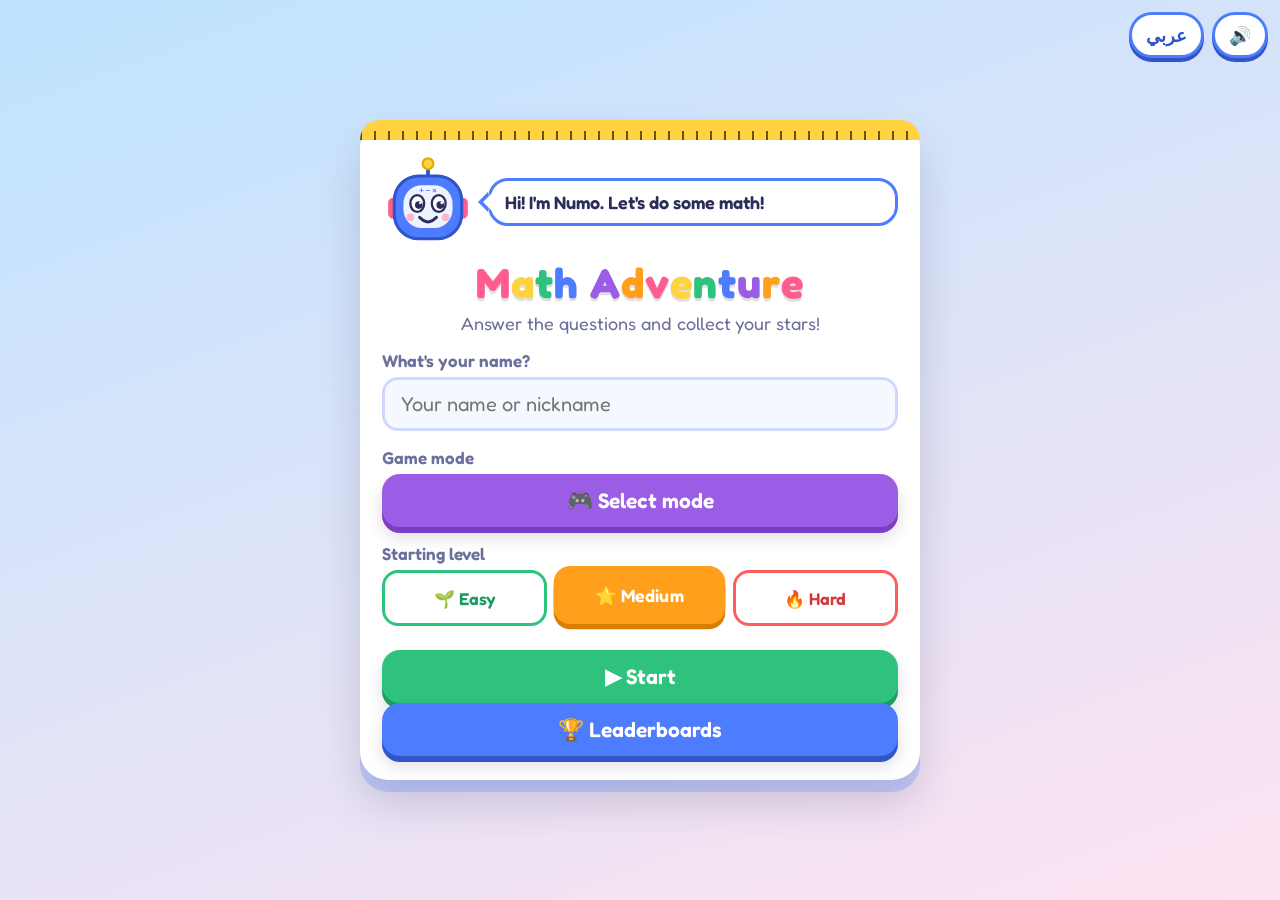
==== commit 1f5ac3c0: "Update index.html" ====
--- a/index.html
+++ b/index.html
@@ -86,6 +86,7 @@
       </div>
 
       <button id="start-button" type="button" class="btn btn-green big" data-i18n="start">▶ Start</button>
+      <button id="boards-open" type="button" class="btn btn-blue wide boards-btn" data-i18n="boardsBtn">🏆 Leaderboards</button>
     </section>
 
     <!-- Screen 2: game -->
@@ -116,8 +117,15 @@
       <h1 class="title rainbow" data-i18n="wellDone">Well done!</h1>
       <div id="stars-row"></div>
       <div id="summary"></div>
+
+      <!-- leaderboard of the mode that was just played -->
+      <h2 id="end-board-title" class="lb-title"></h2>
+      <ol id="end-board-list" class="lb-list"></ol>
+      <p class="lb-note" data-i18n="boardNote">Only finished games count. Same score? The faster player ranks higher.</p>
+
       <div class="buttons">
         <button id="again-button" type="button" class="btn btn-green" data-i18n="playAgain">🔄 Play again</button>
+        <button id="boards-open-end" type="button" class="btn btn-purple" data-i18n="boardsAll">🏆 All leaderboards</button>
         <button id="download-button" type="button" class="btn btn-blue hidden" data-i18n="download">📥 Download this session (CSV)</button>
         <button id="download-all-button" type="button" class="btn btn-blue hidden" data-i18n="downloadAll">📦 Download ALL saved sessions</button>
       </div>
@@ -167,6 +175,20 @@
       <h2 data-i18n="infoTitle">How does Predictive mode think? 🤔</h2>
       <div id="info-content"></div>
       <button type="button" id="info-close" class="btn btn-blue" data-i18n="gotIt">Got it!</button>
+    </div>
+  </div>
+
+  <!-- Leaderboards overlay (5 boards) -->
+  <div id="boards-overlay" class="overlay hidden">
+    <div class="mode-panel board-panel">
+      <h2 data-i18n="boardsTitle">🏆 Leaderboards</h2>
+      <div id="board-tabs" class="board-tabs"></div>
+      <ol id="board-list" class="lb-list"></ol>
+      <p class="lb-note" data-i18n="boardNote">Only finished games count. Same score? The faster player ranks higher.</p>
+      <div class="row">
+        <button type="button" id="boards-clear" class="btn btn-grey small hidden" data-i18n="boardsClear">🗑️ Clear leaderboards</button>
+        <button type="button" id="boards-close" class="btn btn-blue" data-i18n="boardsClose">Close</button>
+      </div>
     </div>
   </div>
 
--- a/style.css
+++ b/style.css
@@ -4,7 +4,9 @@
    3. Card and mascot      4. Start and end screens
    5. Game screen          6. Buttons
    7. Mode overlay         8. Info panel
-   9. Animations          10. Small screens and reduced motion
+   9. Tools, admin, quit  10. Animations
+  11. Right-to-left (Arabic)
+  12. Small screens and reduced motion
    ========================================================== */
 
 /* ---------- 1. COLOURS AND BASICS ---------- */
@@ -31,7 +33,7 @@
   align-items: center;
   justify-content: center;
   padding: 16px;
-  font-family: "Fredoka", "Trebuchet MS", "Comic Sans MS", Arial, sans-serif;
+  font-family: "Fredoka", "Cairo", "Trebuchet MS", "Comic Sans MS", Arial, sans-serif;
   color: var(--ink);
   text-align: center;
   background: linear-gradient(160deg, var(--sky1) 0%, var(--sky2) 100%);
@@ -40,6 +42,12 @@
 
 button { font-family: inherit; cursor: pointer; }
 .hidden { display: none !important; }
+
+/* keyboard users can always see where they are */
+button:focus-visible, input:focus-visible {
+  outline: 4px solid var(--yellow-d);
+  outline-offset: 3px;
+}
 
 
 /* ---------- 2. BACKGROUND AND EFFECTS ---------- */
@@ -105,7 +113,7 @@
   align-items: center;
   gap: 14px;
   margin-bottom: 6px;
-  text-align: left;
+  text-align: start;
 }
 
 #mascot {
@@ -163,7 +171,7 @@
 .title {
   margin: 10px 0 0;
   font-size: 42px;
-  line-height: 1.1;
+  line-height: 1.2;
   letter-spacing: 1px;
 }
 .title .word { display: inline-block; white-space: nowrap; }
@@ -180,14 +188,15 @@
 label {
   display: block;
   margin: 16px 0 6px;
-  text-align: left;
+  text-align: start;
   font-size: 17px;
   font-weight: 600;
   color: var(--muted);
 }
 
-input[type="text"], #player-id {
+#player-id {
   width: 100%;
+  min-height: 52px;
   padding: 12px 16px;
   font: inherit;
   font-size: 20px;
@@ -208,6 +217,7 @@
 .level-chips { display: flex; gap: 10px; }
 .chip {
   flex: 1;
+  min-height: 56px;
   padding: 12px 6px;
   font: inherit;
   font-size: 17px;
@@ -271,6 +281,7 @@
 /* ---------- 5. GAME SCREEN ---------- */
 .topbar {
   display: flex;
+  flex-wrap: wrap;
   justify-content: space-between;
   align-items: center;
   gap: 8px;
@@ -300,8 +311,10 @@
 .badge.level-2 { background: var(--orange); }
 .badge.level-3 { background: var(--red); }
 
+/* the rocket always flies left to right, even in Arabic */
 .track {
   position: relative;
+  direction: ltr;
   height: 18px;
   margin: 8px 20px 20px;
   background: rgba(77, 124, 255, 0.18);
@@ -333,16 +346,19 @@
   transform: translateY(-50%);
 }
 
-/* the question is written on a chalkboard */
+/* the question is written on a chalkboard (numbers always read left to right) */
 #question-card {
+  position: relative;
   margin: 8px 0 20px;
-  padding: 22px 10px;
+  padding: 46px 10px 22px;                       /* room at the top for the read-aloud button */
   background: #2f6b57;
   border: 8px solid #b07a43;
   border-radius: 20px;
   box-shadow: inset 0 0 40px rgba(0, 0, 0, 0.35), 0 6px 0 #8a5a2b;
 }
 #question {
+  direction: ltr;
+  unicode-bidi: isolate;
   font-size: 52px;
   font-weight: 700;
   letter-spacing: 2px;
@@ -357,7 +373,29 @@
 }
 .slide-in { animation: slideIn 0.35s ease-out; }
 
-#options { display: grid; grid-template-columns: 1fr 1fr; gap: 16px; }
+.speak-btn {
+  position: absolute;
+  top: 6px;
+  inset-inline-end: 6px;
+  width: 40px;
+  height: 40px;
+  padding: 0;
+  font-size: 20px;
+  line-height: 1;
+  color: #fff;
+  background: rgba(255, 255, 255, 0.16);
+  border: 3px solid rgba(255, 255, 255, 0.7);
+  border-radius: 50%;
+}
+.speak-btn:hover { background: rgba(255, 255, 255, 0.32); }
+
+#options {
+  direction: ltr;
+  unicode-bidi: isolate;
+  display: grid;
+  grid-template-columns: 1fr 1fr;
+  gap: 16px;
+}
 
 #message {
   min-height: 44px;
@@ -388,13 +426,16 @@
   box-shadow: 0 1px 0 var(--cd, var(--blue-d)), 0 3px 6px rgba(43, 45, 91, 0.2);
 }
 
-.btn { padding: 14px 22px; font-size: 21px; border-radius: 18px; }
+.btn { min-height: 52px; padding: 14px 22px; font-size: 21px; border-radius: 18px; }
+.btn.small { min-height: 44px; padding: 10px 16px; font-size: 16px; }
 .btn-green  { --c: var(--green);  --cd: var(--green-d); }
 .btn-blue   { --c: var(--blue);   --cd: var(--blue-d); }
 .btn-purple { --c: var(--purple); --cd: var(--purple-d); }
 .btn-grey   { --c: #8d93b8;       --cd: #6c7299; }
 
 .option {
+  position: relative;
+  min-height: 84px;
   padding: 20px 10px;
   font-size: 36px;
   font-weight: 700;
@@ -411,6 +452,33 @@
 .option.correct { --c: var(--green); --cd: var(--green-d); animation: jump 0.6s ease; }
 .option.wrong   { --c: var(--red);   --cd: var(--red-d);   animation: shake 0.5s ease; }
 .option.reveal  { animation: jump 0.6s ease 0.2s backwards; }
+
+/* small number in the corner = the keyboard key (1-4); hidden on touch screens */
+.option .key {
+  position: absolute;
+  top: 8px;
+  left: 10px;
+  width: 24px;
+  height: 24px;
+  font-size: 14px;
+  line-height: 24px;
+  color: #fff;
+  background: rgba(255, 255, 255, 0.3);
+  border-radius: 50%;
+}
+@media (hover: none) { .option .key { display: none; } }
+
+/* tick and cross, so right and wrong do not depend on colour alone */
+.option.correct::after, .option.wrong::after {
+  position: absolute;
+  top: 6px;
+  right: 12px;
+  font-size: 28px;
+  line-height: 1;
+  color: #fff;
+}
+.option.correct::after { content: "✓"; }
+.option.wrong::after   { content: "✗"; }
 
 
 /* ---------- 7. MODE OVERLAY ---------- */
@@ -486,10 +554,10 @@
 .info-btn {
   position: absolute;
   top: 10px;
-  right: 10px;
+  inset-inline-end: 10px;
   z-index: 2;
-  width: 34px;
-  height: 34px;
+  width: 40px;
+  height: 40px;
   padding: 0;
   display: flex;
   align-items: center;
@@ -497,7 +565,7 @@
   font-family: Georgia, "Times New Roman", serif;
   font-style: italic;
   font-weight: 700;
-  font-size: 19px;
+  font-size: 21px;
   line-height: 1;
   color: var(--purple);
   background: #fff;
@@ -511,14 +579,18 @@
 /* ---------- 8. INFO PANEL ---------- */
 #info-overlay { z-index: 110; }
 
-.info-panel { max-width: 680px; text-align: left; }
+.info-panel { max-width: 680px; text-align: start; }
 .info-panel h2 { text-align: center; }
 .info-panel h3 { margin: 20px 0 6px; font-size: 21px; color: var(--blue-d); }
-.info-panel p, .info-panel li { margin: 6px 0; font-size: 17px; line-height: 1.5; }
-.info-panel ul { margin: 6px 0; padding-left: 20px; }
+.info-panel p, .info-panel li { margin: 6px 0; font-size: 17px; line-height: 1.6; }
+.info-panel ul { margin: 6px 0; padding: 0; padding-inline-start: 22px; }
 .info-panel .btn { display: block; margin: 24px auto 0; }
 
+.formula .term { white-space: nowrap; }
 .formula {
+  direction: ltr;
+  unicode-bidi: isolate;
+  text-align: left;
   margin: 8px 0;
   padding: 12px 14px;
   font-family: "Courier New", monospace;
@@ -534,14 +606,57 @@
   margin: 8px 0;
   padding: 10px 14px;
   font-size: 16px;
-  line-height: 1.5;
+  line-height: 1.6;
   background: #f7f9ff;
-  border-left: 6px solid var(--purple);
+  border-inline-start: 6px solid var(--purple);
   border-radius: 10px;
 }
 
 
-/* ---------- 9. ANIMATIONS ---------- */
+/* ---------- 9. TOOLS, ADMIN, QUIT ---------- */
+#tools {
+  position: fixed;
+  top: 12px;
+  inset-inline-end: 12px;
+  z-index: 50;
+  display: flex;
+  gap: 8px;
+}
+.tool-btn {
+  min-width: 46px;
+  height: 46px;
+  padding: 0 14px;
+  font-size: 18px;
+  font-weight: 700;
+  color: var(--blue-d);
+  background: #fff;
+  border: 3px solid var(--blue);
+  border-radius: 999px;
+  box-shadow: 0 4px 0 var(--blue-d);
+  transition: transform 0.1s, box-shadow 0.1s;
+}
+.tool-btn:active { transform: translateY(3px); box-shadow: 0 1px 0 var(--blue-d); }
+
+.admin-box {
+  margin: 8px 0 12px;
+  padding: 10px;
+  background: #fff8d6;
+  border: 3px dashed var(--yellow-d);
+  border-radius: 16px;
+}
+.admin-tag { margin-bottom: 8px; font-weight: 700; color: #a67c00; }
+
+/* the stop button lives in the top corner during the game */
+.tool-quit { color: var(--red-d); border-color: var(--red); box-shadow: 0 4px 0 var(--red-d); }
+.tool-quit:hover { color: #fff; background: var(--red); }
+.tool-quit:active { box-shadow: 0 1px 0 var(--red-d); }
+
+.mode-panel.small { max-width: 440px; }
+.mode-panel.small p { margin: 12px 0 0; font-size: 20px; }
+.row { display: flex; flex-wrap: wrap; justify-content: center; gap: 14px; margin-top: 22px; }
+
+
+/* ---------- 10. ANIMATIONS ---------- */
 @keyframes cardIn { from { opacity: 0; transform: translateY(30px) scale(0.94); } to { opacity: 1; transform: none; } }
 @keyframes fadeIn { from { opacity: 0; } to { opacity: 1; } }
 @keyframes panelIn { from { opacity: 0; transform: scale(0.85) translateY(20px); } to { opacity: 1; transform: none; } }
@@ -600,7 +715,20 @@
 }
 
 
-/* ---------- 10. SMALL SCREENS AND REDUCED MOTION ---------- */
+/* ---------- 11. RIGHT-TO-LEFT (ARABIC) ---------- */
+/* the speech-bubble tail moves to the other side */
+html[dir="rtl"] .bubble::before,
+html[dir="rtl"] .bubble::after {
+  border: 10px solid transparent;
+  border-right: 0;
+}
+html[dir="rtl"] .bubble::before { left: auto; right: -13px; border-left-color: var(--blue); }
+html[dir="rtl"] .bubble::after  { left: auto; right: -8px;  border-left-color: #fff; }
+
+html[dir="rtl"] .title { letter-spacing: 0; }
+
+
+/* ---------- 12. SMALL SCREENS AND REDUCED MOTION ---------- */
 @media (max-width: 440px) {
   .card { padding: 34px 14px 20px; }
   #mascot { width: 72px; height: 72px; }
@@ -609,6 +737,7 @@
   #question { font-size: 40px; }
   .option { font-size: 30px; }
   .chip { font-size: 15px; }
+  .pill, .badge { font-size: 14px; padding: 4px 10px; }
 }
 
 @media (prefers-reduced-motion: reduce) {
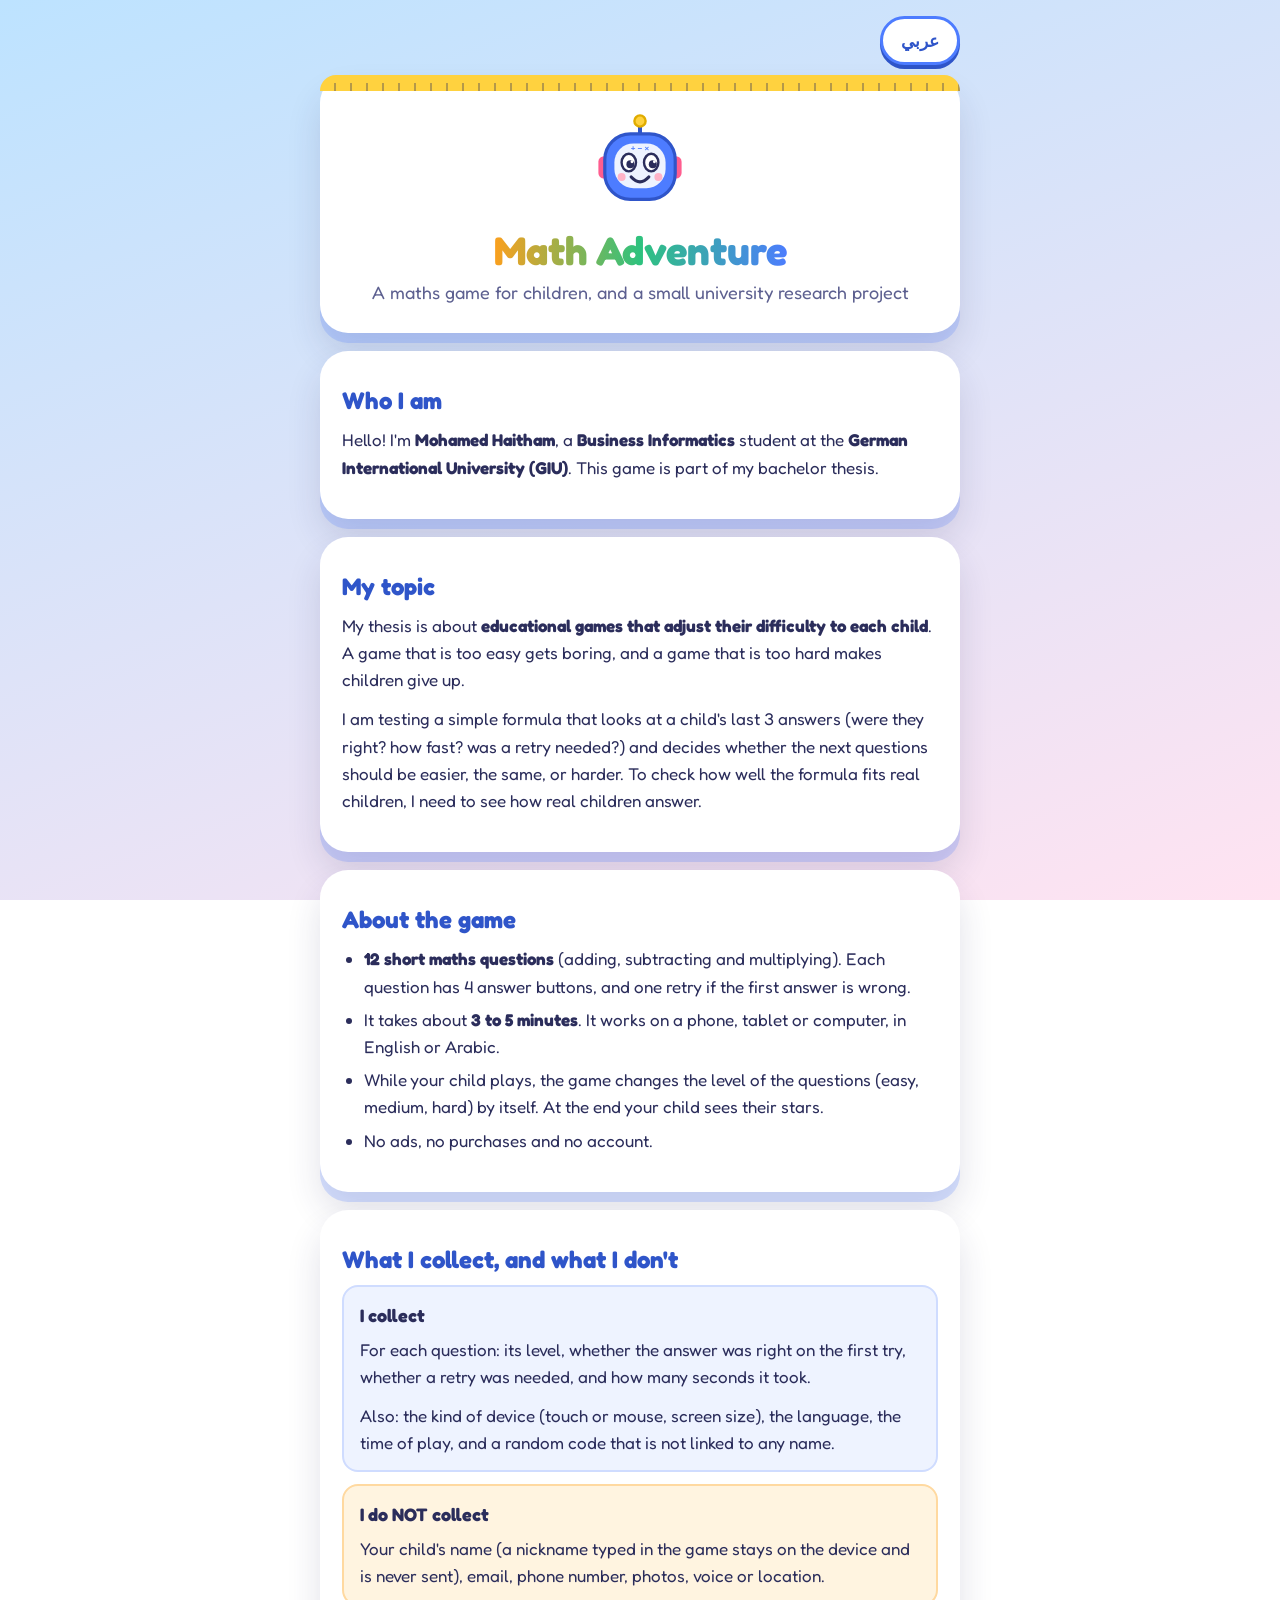
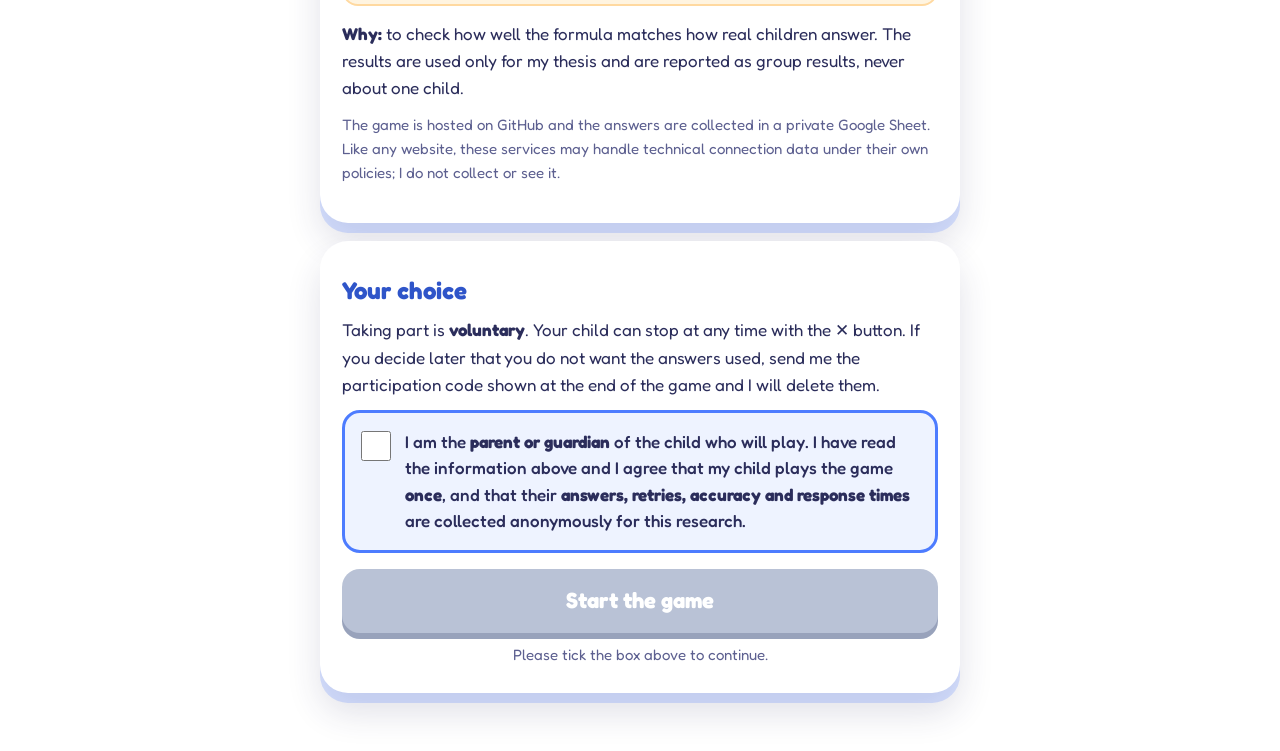
==== commit b2df9498: "Update index.html" ====
--- a/index.html
+++ b/index.html
@@ -1,209 +1,269 @@
 <!DOCTYPE html>
-<html lang="en" dir="ltr">
+<html lang="en" dir="ltr" data-ui="en">
 <head>
   <meta charset="utf-8">
   <meta name="viewport" content="width=device-width, initial-scale=1">
-  <title>Math Adventure</title>
+  <title>Math Adventure - a maths game and a university research project</title>
+  <meta name="description" content="Mohamed Haitham, Business Informatics student at the German International University (GIU), invites your child to try a 3 to 5 minute maths game for his bachelor thesis.">
+  <meta name="robots" content="noindex">
+  <meta property="og:type" content="website">
+  <meta property="og:title" content="Math Adventure - a maths game for children (GIU research project)">
+  <meta property="og:description" content="A 3 to 5 minute maths game for my bachelor thesis at GIU. Parents: read the details and give your OK first. | لعبة رياضيات من 3 إلى 5 دقائق لمشروع تخرجي في الجامعة الألمانية الدولية.">
   <link rel="preconnect" href="https://fonts.googleapis.com">
   <link rel="preconnect" href="https://fonts.gstatic.com" crossorigin>
   <link href="https://fonts.googleapis.com/css2?family=Cairo:wght@400;600;700&family=Fredoka:wght@400;500;600;700&display=swap" rel="stylesheet">
-  <link rel="stylesheet" href="style.css">
+  <style>
+    :root {
+      --sky1: #bde3ff; --sky2: #ffe3f1;
+      --blue: #4d7cff; --blue-d: #2f55c9;
+      --green: #2ec27e; --green-d: #1c9a60;
+      --yellow: #ffd23f; --yellow-d: #e0ac00;
+      --ink: #2b2d5b; --muted: #5d6090;
+    }
+    * { box-sizing: border-box; }
+    body {
+      margin: 0; padding: 16px 16px 40px;
+      font-family: "Fredoka", "Cairo", "Trebuchet MS", Arial, sans-serif;
+      font-size: 17px; line-height: 1.6; color: var(--ink);
+      background: linear-gradient(160deg, var(--sky1) 0%, var(--sky2) 100%);
+      background-attachment: fixed; min-height: 100vh;
+    }
+    html[dir="rtl"] body { font-family: "Cairo", "Fredoka", Arial, sans-serif; }
+    .hidden { display: none !important; }
+    /* one language at a time: every text exists twice, lang="en" and lang="ar" */
+    html[data-ui="en"] [lang="ar"], html[data-ui="ar"] [lang="en"] { display: none !important; }
+
+    .wrap { max-width: 640px; margin: 0 auto; }
+    .top { display: flex; justify-content: flex-end; margin-bottom: 10px; }
+    .lang-btn {
+      min-height: 44px; padding: 8px 18px; font: inherit; font-weight: 700; color: var(--blue-d);
+      background: #fff; border: 3px solid var(--blue); border-radius: 999px; box-shadow: 0 4px 0 var(--blue-d); cursor: pointer;
+    }
+    .lang-btn:active { transform: translateY(3px); box-shadow: 0 1px 0 var(--blue-d); }
+
+    .card {
+      position: relative; background: #fff; border-radius: 28px; padding: 34px 22px 26px; margin-bottom: 18px;
+      box-shadow: 0 10px 0 rgba(77, 124, 255, 0.22), 0 20px 34px rgba(43, 45, 91, 0.14);
+    }
+    .hero { text-align: center; padding-top: 38px; }
+    .hero::before {
+      content: ""; position: absolute; top: 0; left: 0; right: 0; height: 16px; border-radius: 28px 28px 0 0;
+      background: var(--yellow);
+      background-image: repeating-linear-gradient(90deg, transparent 0 14px, rgba(43,45,91,0.35) 14px 16px);
+      background-size: 100% 8px; background-repeat: no-repeat; background-position: bottom;
+    }
+    .mascot { width: 96px; height: 96px; margin: 0 auto 6px; }
+    h1 {
+      margin: 4px 0 4px; font-size: 40px; line-height: 1.2; font-weight: 700;
+      background: linear-gradient(90deg, #ff5d8f, #ff9f1c, #2ec27e, #4d7cff, #9b5de5);
+      -webkit-background-clip: text; background-clip: text; color: transparent;
+    }
+    .sub { margin: 0; color: var(--muted); font-size: 18px; }
+    h2 { margin: 0 0 10px; font-size: 24px; line-height: 1.3; color: var(--blue-d); }
+    p { margin: 0 0 12px; }
+    p:last-child { margin-bottom: 0; }
+    ul { margin: 0 0 12px; padding-inline-start: 22px; }
+    li { margin-bottom: 6px; }
+    .two { display: grid; gap: 12px; }
+    .box { padding: 14px 16px; border-radius: 16px; background: #eef3ff; border: 2px solid #cfdcff; }
+    .box h3 { margin: 0 0 6px; font-size: 18px; }
+    .box.no { background: #fff4e0; border-color: #ffd9a0; }
+    .small { font-size: 15px; color: var(--muted); }
+
+    .consent {
+      display: flex; align-items: flex-start; gap: 14px; padding: 16px; margin-top: 8px; cursor: pointer;
+      background: #eef3ff; border: 3px solid var(--blue); border-radius: 18px; font-weight: 500; line-height: 1.55;
+    }
+    .consent input { flex: 0 0 auto; width: 30px; height: 30px; margin: 2px 0 0; accent-color: var(--green-d); cursor: pointer; }
+    .consent.shake { animation: shake 0.5s ease; }
+    @keyframes shake { 0%,100% { transform: none; } 20%,60% { transform: translateX(-8px); } 40%,80% { transform: translateX(8px); } }
+    .go {
+      display: block; width: 100%; margin-top: 16px; min-height: 58px; padding: 14px 22px; font: inherit; font-size: 22px; font-weight: 700;
+      color: #fff; background: var(--green); border: 0; border-radius: 18px; box-shadow: 0 6px 0 var(--green-d); cursor: pointer;
+    }
+    .go:active:not(:disabled) { transform: translateY(4px); box-shadow: 0 2px 0 var(--green-d); }
+    .go:disabled { background: #b9c2d6; box-shadow: 0 6px 0 #98a2bb; cursor: not-allowed; }
+    .hint { margin: 10px 0 0; text-align: center; color: var(--muted); font-size: 15px; }
+    button:focus-visible, input:focus-visible, a:focus-visible { outline: 4px solid var(--yellow-d); outline-offset: 3px; }
+    a { color: var(--blue-d); font-weight: 600; }
+    @media (prefers-reduced-motion: reduce) { .consent.shake { animation: none; } }
+    @media (max-width: 420px) { h1 { font-size: 32px; } h2 { font-size: 21px; } .card { padding: 32px 16px 22px; } }
+  </style>
 </head>
 <body>
-  <!-- floating math symbols and confetti layers (filled by game.js) -->
-  <div id="bg" aria-hidden="true"></div>
-  <div id="fx" aria-hidden="true"></div>
-
-  <!-- language and sound buttons -->
-  <div id="tools">
-    <button id="quit-button" class="tool-btn tool-quit hidden" type="button" data-i18n-aria="quitAria">✕</button>
-    <button id="lang-button" class="tool-btn" type="button" data-i18n-aria="langAria">عربي</button>
-    <button id="mute-button" class="tool-btn" type="button" aria-pressed="false" data-i18n-aria="soundAria">🔊</button>
+<div class="wrap">
+
+  <div class="top">
+    <button id="lang-btn" class="lang-btn" type="button">
+      <span lang="en">عربي</span><span lang="ar">English</span>
+    </button>
   </div>
 
-  <main class="card">
-
-    <!-- Mascot (shared by all screens) -->
-    <div class="mascot-row">
-      <div id="mascot" aria-hidden="true">
-        <svg viewBox="0 0 120 120" xmlns="http://www.w3.org/2000/svg">
-          <line x1="60" y1="26" x2="60" y2="12" stroke="#2f55c9" stroke-width="5" stroke-linecap="round"/>
-          <circle class="antenna" cx="60" cy="10" r="7" fill="#ffd23f" stroke="#e0ac00" stroke-width="3"/>
-          <rect x="8" y="54" width="14" height="28" rx="7" fill="#ff5d8f"/>
-          <rect x="98" y="54" width="14" height="28" rx="7" fill="#ff5d8f"/>
-          <rect x="16" y="26" width="88" height="82" rx="32" fill="#4d7cff" stroke="#2f55c9" stroke-width="4"/>
-          <rect x="28" y="38" width="64" height="56" rx="24" fill="#eef3ff"/>
-          <text x="60" y="48" text-anchor="middle" font-size="10" font-weight="700" fill="#4d7cff" font-family="Arial, sans-serif">+ − ×</text>
-          <g class="eye">
-            <ellipse cx="46" cy="62" rx="9" ry="11" fill="#fff" stroke="#2b2d5b" stroke-width="3"/>
-            <circle cx="48" cy="64" r="5" fill="#2b2d5b"/>
-            <circle cx="50" cy="61" r="1.8" fill="#fff"/>
-          </g>
-          <g class="eye">
-            <ellipse cx="74" cy="62" rx="9" ry="11" fill="#fff" stroke="#2b2d5b" stroke-width="3"/>
-            <circle cx="76" cy="64" r="5" fill="#2b2d5b"/>
-            <circle cx="78" cy="61" r="1.8" fill="#fff"/>
-          </g>
-          <circle cx="37" cy="80" r="5" fill="#ffb3c7"/>
-          <circle cx="83" cy="80" r="5" fill="#ffb3c7"/>
-          <path class="m-smile" d="M49 80 Q60 92 71 80" fill="none" stroke="#2b2d5b" stroke-width="4" stroke-linecap="round"/>
-          <path class="m-big" d="M47 78 Q60 100 73 78 Z" fill="#2b2d5b" stroke="#2b2d5b" stroke-width="3" stroke-linejoin="round"/>
-          <path class="m-oops" d="M50 89 Q60 79 70 89" fill="none" stroke="#2b2d5b" stroke-width="4" stroke-linecap="round"/>
-        </svg>
-      </div>
-      <div id="bubble" class="bubble" data-i18n="hi">Hi! I'm Numo. Let's do some math!</div>
+  <noscript>
+    <div class="card"><p>Please turn on JavaScript to use this page and the game. / من فضلك فعّل JavaScript.</p></div>
+  </noscript>
+
+  <!-- ===== Hero ===== -->
+  <header class="card hero">
+    <svg class="mascot" viewBox="0 0 120 120" xmlns="http://www.w3.org/2000/svg" aria-hidden="true">
+      <line x1="60" y1="26" x2="60" y2="12" stroke="#2f55c9" stroke-width="5" stroke-linecap="round"/>
+      <circle cx="60" cy="10" r="7" fill="#ffd23f" stroke="#e0ac00" stroke-width="3"/>
+      <rect x="8" y="54" width="14" height="28" rx="7" fill="#ff5d8f"/>
+      <rect x="98" y="54" width="14" height="28" rx="7" fill="#ff5d8f"/>
+      <rect x="16" y="26" width="88" height="82" rx="32" fill="#4d7cff" stroke="#2f55c9" stroke-width="4"/>
+      <rect x="28" y="38" width="64" height="56" rx="24" fill="#eef3ff"/>
+      <text x="60" y="48" text-anchor="middle" font-size="10" font-weight="700" fill="#4d7cff" font-family="Arial, sans-serif">+ − ×</text>
+      <ellipse cx="46" cy="62" rx="9" ry="11" fill="#fff" stroke="#2b2d5b" stroke-width="3"/><circle cx="48" cy="64" r="5" fill="#2b2d5b"/><circle cx="50" cy="61" r="1.8" fill="#fff"/>
+      <ellipse cx="74" cy="62" rx="9" ry="11" fill="#fff" stroke="#2b2d5b" stroke-width="3"/><circle cx="76" cy="64" r="5" fill="#2b2d5b"/><circle cx="78" cy="61" r="1.8" fill="#fff"/>
+      <circle cx="37" cy="80" r="5" fill="#ffb3c7"/><circle cx="83" cy="80" r="5" fill="#ffb3c7"/>
+      <path d="M49 80 Q60 92 71 80" fill="none" stroke="#2b2d5b" stroke-width="4" stroke-linecap="round"/>
+    </svg>
+    <h1><span lang="en">Math Adventure</span><span lang="ar">مغامرة الرياضيات</span></h1>
+    <p class="sub">
+      <span lang="en">A maths game for children, and a small university research project</span>
+      <span lang="ar">لعبة رياضيات للأطفال، ومشروع بحثي جامعي صغير</span>
+    </p>
+  </header>
+
+  <!-- ===== Who I am ===== -->
+  <section class="card" id="who">
+    <h2><span lang="en">Who I am</span><span lang="ar">من أنا</span></h2>
+    <p lang="en">Hello! I'm <strong>Mohamed Haitham</strong>, a <strong>Business Informatics</strong> student at the <strong>German International University (GIU)</strong>. This game is part of my bachelor thesis.</p>
+    <p lang="ar">مرحباً! أنا <strong>محمد هيثم</strong>، طالب بكالوريوس في <strong>معلوماتية الأعمال (Business Informatics)</strong> في <strong>الجامعة الألمانية الدولية (GIU)</strong>. هذه اللعبة جزء من مشروع تخرّجي.</p>
+  </section>
+
+  <!-- ===== My topic ===== -->
+  <section class="card" id="topic">
+    <h2><span lang="en">My topic</span><span lang="ar">موضوع بحثي</span></h2>
+    <p lang="en">My thesis is about <strong>educational games that adjust their difficulty to each child</strong>. A game that is too easy gets boring, and a game that is too hard makes children give up.</p>
+    <p lang="en">I am testing a simple formula that looks at a child's last 3 answers (were they right? how fast? was a retry needed?) and decides whether the next questions should be easier, the same, or harder. To check how well the formula fits real children, I need to see how real children answer.</p>
+    <p lang="ar">يدور بحثي حول <strong>الألعاب التعليمية التي تضبط مستوى صعوبتها وفق كل طفل</strong>. اللعبة السهلة جداً تصبح مملّة، والصعبة جداً تجعل الطفل يستسلم.</p>
+    <p lang="ar">أختبر معادلة بسيطة تنظر إلى آخر 3 إجابات للطفل (هل كانت صحيحة؟ وما سرعتها؟ وهل احتاج إلى محاولة ثانية؟) ثم تقرر إن كانت الأسئلة التالية أسهل أو بنفس المستوى أو أصعب. ولأعرف مدى توافق المعادلة مع الأطفال الحقيقيين، أحتاج إلى رؤية كيف يجيب الأطفال فعلاً.</p>
+  </section>
+
+  <!-- ===== About the game ===== -->
+  <section class="card" id="game">
+    <h2><span lang="en">About the game</span><span lang="ar">عن اللعبة</span></h2>
+    <ul lang="en">
+      <li><strong>12 short maths questions</strong> (adding, subtracting and multiplying). Each question has 4 answer buttons, and one retry if the first answer is wrong.</li>
+      <li>It takes about <strong>3 to 5 minutes</strong>. It works on a phone, tablet or computer, in English or Arabic.</li>
+      <li>While your child plays, the game changes the level of the questions (easy, medium, hard) by itself. At the end your child sees their stars.</li>
+      <li>No ads, no purchases and no account.</li>
+    </ul>
+    <ul lang="ar">
+      <li><strong>12 سؤالاً قصيراً</strong> في الجمع والطرح والضرب. لكل سؤال 4 اختيارات، ومحاولة ثانية واحدة إذا كانت الإجابة الأولى خاطئة.</li>
+      <li>تستغرق نحو <strong>3 إلى 5 دقائق</strong>، وتعمل على الهاتف أو التابلت أو الكمبيوتر، بالإنجليزية أو بالعربية.</li>
+      <li>أثناء اللعب تغيّر اللعبة مستوى الأسئلة (سهل، متوسط، صعب) تلقائياً. وفي النهاية يرى طفلكم نجومه.</li>
+      <li>لا إعلانات ولا مشتريات ولا حسابات.</li>
+    </ul>
+  </section>
+
+  <!-- ===== What I collect ===== -->
+  <section class="card" id="data">
+    <h2><span lang="en">What I collect, and what I don't</span><span lang="ar">ما أجمعه وما لا أجمعه</span></h2>
+    <div class="two">
+      <div class="box" lang="en">
+        <h3>I collect</h3>
+        <p>For each question: its level, whether the answer was right on the first try, whether a retry was needed, and how many seconds it took.</p>
+        <p>Also: the kind of device (touch or mouse, screen size), the language, the time of play, and a random code that is not linked to any name.</p>
+      </div>
+      <div class="box no" lang="en">
+        <h3>I do NOT collect</h3>
+        <p>Your child's name (a nickname typed in the game stays on the device and is never sent), email, phone number, photos, voice or location.</p>
+      </div>
+      <div class="box" lang="ar">
+        <h3>ما أجمعه</h3>
+        <p>عن كل سؤال: مستواه، وهل كانت الإجابة صحيحة من المحاولة الأولى، وهل احتاج الطفل إلى محاولة ثانية، وكم ثانية استغرق.</p>
+        <p>وأيضاً: نوع الجهاز (لمس أو ماوس، وحجم الشاشة)، واللغة، ووقت اللعب، ورمز عشوائي غير مرتبط بأي اسم.</p>
+      </div>
+      <div class="box no" lang="ar">
+        <h3>ما لا أجمعه</h3>
+        <p>اسم طفلكم (اللقب الذي يكتبه في اللعبة يبقى على الجهاز ولا يُرسل أبداً)، والبريد الإلكتروني، ورقم الهاتف، والصور، والصوت، والموقع.</p>
+      </div>
     </div>
-
-    <!-- Screen 1: start -->
-    <section id="start-screen">
-
-      <!-- only visible with ?admin=1 -->
-      <div id="admin-box" class="admin-box hidden">
-        <div class="admin-tag">🔧 Researcher mode</div>
-        <button id="download-all-start" type="button" class="btn btn-blue small">📦 Download ALL saved sessions (<span id="saved-count">0</span>)</button>
-      </div>
-
-      <h1 class="title rainbow" data-i18n="appName">Math Adventure</h1>
-      <p class="subtitle" data-i18n="subtitle">Answer the questions and collect your stars!</p>
-
-      <label for="player-id" data-i18n="nameLabel">What's your name?</label>
-      <input id="player-id" data-i18n-ph="namePh" placeholder="Your name or nickname" maxlength="15" autocomplete="off">
-
-      <div id="mode-row">
-        <label data-i18n="modeLabel">Game mode</label>
-        <input type="hidden" id="mode-select" value="">
-        <button id="select-mode-button" type="button" class="btn btn-purple wide">🎮 Select mode</button>
-      </div>
-
-      <div id="level-row">
-        <label data-i18n="levelLabel">Starting level</label>
-        <input type="hidden" id="level-select" value="2">
-        <div class="level-chips">
-          <button type="button" class="chip chip-1" data-level="1" data-i18n="easy">🌱 Easy</button>
-          <button type="button" class="chip chip-2 selected" data-level="2" data-i18n="medium">⭐ Medium</button>
-          <button type="button" class="chip chip-3" data-level="3" data-i18n="hard">🔥 Hard</button>
-        </div>
-      </div>
-
-      <button id="start-button" type="button" class="btn btn-green big" data-i18n="start">▶ Start</button>
-      <button id="boards-open" type="button" class="btn btn-blue wide boards-btn" data-i18n="boardsBtn">🏆 Leaderboards</button>
-    </section>
-
-    <!-- Screen 2: game -->
-    <section id="game-screen" class="hidden">
-      <div class="topbar">
-        <span id="q-count" class="pill"></span>
-        <span id="stars" class="pill pill-star">⭐ 0</span>
-        <span id="level-badge" class="badge"></span>
-      </div>
-
-      <div class="track">
-        <div id="progress-fill"></div>
-        <span id="rocket" class="rocket"><span>🚀</span></span>
-        <span class="goal">🪐</span>
-      </div>
-
-      <div id="question-card">
-        <div id="question"></div>
-        <button id="speak-button" type="button" class="speak-btn" data-i18n-aria="speakAria">🔈</button>
-      </div>
-      <div id="options"></div>
-      <div id="message" role="status" aria-live="polite"></div>
-    </section>
-
-    <!-- Screen 3: end -->
-    <section id="end-screen" class="hidden">
-      <div class="trophy">🏆</div>
-      <h1 class="title rainbow" data-i18n="wellDone">Well done!</h1>
-      <div id="stars-row"></div>
-      <div id="summary"></div>
-
-      <!-- leaderboard of the mode that was just played -->
-      <h2 id="end-board-title" class="lb-title"></h2>
-      <ol id="end-board-list" class="lb-list"></ol>
-      <p class="lb-note" data-i18n="boardNote">Only finished games count. Same score? The faster player ranks higher.</p>
-
-      <div class="buttons">
-        <button id="again-button" type="button" class="btn btn-green" data-i18n="playAgain">🔄 Play again</button>
-        <button id="boards-open-end" type="button" class="btn btn-purple" data-i18n="boardsAll">🏆 All leaderboards</button>
-        <button id="download-button" type="button" class="btn btn-blue hidden" data-i18n="download">📥 Download this session (CSV)</button>
-        <button id="download-all-button" type="button" class="btn btn-blue hidden" data-i18n="downloadAll">📦 Download ALL saved sessions</button>
-      </div>
-    </section>
-
-  </main>
-
-  <!-- Mode selection overlay -->
-  <div id="mode-overlay" class="overlay hidden">
-    <div class="mode-panel">
-      <h2 data-i18n="chooseMode">Choose your game mode 🎮</h2>
-      <div class="mode-cards">
-
-        <div class="mode-wrap">
-          <button type="button" class="mode-card" data-mode="static">
-            <span class="mode-icon">🧊</span>
-            <span class="mode-title" data-i18n="mode_static">Static</span>
-            <span class="mode-info" data-i18n="info_static">The difficulty never changes.</span>
-          </button>
-        </div>
-
-        <div class="mode-wrap">
-          <button type="button" class="mode-card" data-mode="rule">
-            <span class="mode-icon">📏</span>
-            <span class="mode-title" data-i18n="mode_rule">Rule-based</span>
-            <span class="mode-info" data-i18n="info_rule">Simple rules.</span>
-          </button>
-        </div>
-
-        <div class="mode-wrap">
-          <button type="button" class="mode-card" data-mode="predictive">
-            <span class="mode-icon">🔮</span>
-            <span class="mode-title" data-i18n="mode_predictive">Predictive</span>
-            <span class="mode-info" data-i18n="info_predictive">A small model.</span>
-          </button>
-          <button type="button" id="info-button" class="info-btn" data-i18n-aria="infoAria">i</button>
-        </div>
-
-      </div>
-      <button type="button" id="mode-close" class="btn btn-grey" data-i18n="cancel">Cancel</button>
-    </div>
-  </div>
-
-  <!-- Predictive mode explanation overlay -->
-  <div id="info-overlay" class="overlay hidden">
-    <div class="mode-panel info-panel">
-      <h2 data-i18n="infoTitle">How does Predictive mode think? 🤔</h2>
-      <div id="info-content"></div>
-      <button type="button" id="info-close" class="btn btn-blue" data-i18n="gotIt">Got it!</button>
-    </div>
-  </div>
-
-  <!-- Leaderboards overlay (5 boards) -->
-  <div id="boards-overlay" class="overlay hidden">
-    <div class="mode-panel board-panel">
-      <h2 data-i18n="boardsTitle">🏆 Leaderboards</h2>
-      <div id="board-tabs" class="board-tabs"></div>
-      <ol id="board-list" class="lb-list"></ol>
-      <p class="lb-note" data-i18n="boardNote">Only finished games count. Same score? The faster player ranks higher.</p>
-      <div class="row">
-        <button type="button" id="boards-clear" class="btn btn-grey small hidden" data-i18n="boardsClear">🗑️ Clear leaderboards</button>
-        <button type="button" id="boards-close" class="btn btn-blue" data-i18n="boardsClose">Close</button>
-      </div>
-    </div>
-  </div>
-
-  <!-- "Stop playing?" overlay -->
-  <div id="quit-overlay" class="overlay hidden">
-    <div class="mode-panel small">
-      <h2 data-i18n="quitTitle">Stop playing?</h2>
-      <p data-i18n="quitText">Your stars so far will be saved.</p>
-      <div class="row">
-        <button type="button" id="quit-no" class="btn btn-green" data-i18n="quitNo">Keep playing</button>
-        <button type="button" id="quit-yes" class="btn btn-grey" data-i18n="quitYes">Yes, stop</button>
-      </div>
-    </div>
-  </div>
-
-  <script src="game.js"></script>
+    <p lang="en" style="margin-top:14px"><strong>Why:</strong> to check how well the formula matches how real children answer. The results are used only for my thesis and are reported as group results, never about one child.</p>
+    <p lang="ar" style="margin-top:14px"><strong>السبب:</strong> لمعرفة مدى توافق المعادلة مع طريقة إجابة الأطفال الحقيقيين. تُستخدم النتائج لمشروع تخرّجي فقط، وتُعرض كنتائج جماعية، ولا تُعرض أبداً عن طفل بعينه.</p>
+    <p lang="en" class="small">The game is hosted on GitHub and the answers are collected in a private Google Sheet. Like any website, these services may handle technical connection data under their own policies; I do not collect or see it.</p>
+    <p lang="ar" class="small">اللعبة مستضافة على GitHub، وتُجمع الإجابات في جدول Google خاص. وكأي موقع إلكتروني، قد تعالج هذه الخدمات بيانات الاتصال التقنية وفق سياساتها الخاصة، وأنا لا أجمعها ولا أطّلع عليها.</p>
+  </section>
+
+  <!-- ===== Your choice + consent ===== -->
+  <section class="card" id="choice">
+    <h2><span lang="en">Your choice</span><span lang="ar">قراركم</span></h2>
+    <p lang="en">Taking part is <strong>voluntary</strong>. Your child can stop at any time with the ✕ button. If you decide later that you do not want the answers used, send me the participation code shown at the end of the game and I will delete them.</p>
+    <p lang="ar">المشاركة <strong>اختيارية تماماً</strong>. يستطيع طفلكم التوقف في أي وقت بزر ✕. وإذا قررتم لاحقاً أنكم لا تريدون استخدام الإجابات، فأرسلوا لي رمز المشاركة الظاهر في نهاية اللعبة وسأحذفها.</p>
+    <!-- shown only when CONTACT_EMAIL (in the script at the bottom of this file) is filled in -->
+    <p id="contact" class="hidden">
+      <span lang="en">Questions, or a deletion request? Email me: </span><span lang="ar">للاستفسار أو لطلب الحذف، راسلوني على: </span><a id="contact-link" href="#" dir="ltr"></a>
+    </p>
+
+    <label class="consent" id="consent-row" for="consent">
+      <input type="checkbox" id="consent">
+      <span lang="en">I am the <strong>parent or guardian</strong> of the child who will play. I have read the information above and I agree that my child plays the game <strong>once</strong>, and that their <strong>answers, retries, accuracy and response times</strong> are collected anonymously for this research.</span>
+      <span lang="ar">أنا <strong>ولي أمر</strong> الطفل الذي سيلعب. قرأت المعلومات أعلاه، وأوافق على أن يلعب طفلي اللعبة <strong>مرة واحدة</strong>، وعلى جمع <strong>إجاباته ومحاولاته ودقّته وزمن إجابته</strong> بشكل مجهول الهوية لأغراض هذا البحث.</span>
+    </label>
+
+    <button id="go" class="go" type="button" disabled aria-describedby="hint">
+      <span lang="en">Start the game</span><span lang="ar">ابدأ اللعبة</span>
+    </button>
+    <p id="hint" class="hint" role="status">
+      <span lang="en">Please tick the box above to continue.</span><span lang="ar">من فضلك ضع علامة في المربع أعلاه للمتابعة.</span>
+    </p>
+  </section>
+
+</div>
+
+<script>
+  // ---- Settings ----
+  const CONTACT_EMAIL = "";            // put your GIU email between the quotes; it is then shown to parents on this page
+  const GAME_PAGE = "play.html";       // the game
+  const CONSENT_KEY = "mathgame_consent";   // the game reads this: "1" = a parent ticked the box (used up when a game starts)
+  const LANG_KEY = "mathgame_lang";
+
+  const $ = id => document.getElementById(id);
+  const read = k => { try { return localStorage.getItem(k); } catch (e) { return null; } };
+  const write = (k, v) => { try { localStorage.setItem(k, v); } catch (e) { /* storage blocked: the game asks again */ } };
+
+  // ---- Language: link (?lang=ar), then the saved choice, then the phone's language ----
+  function pickLang() {
+    const fromLink = new URLSearchParams(location.search).get("lang");
+    if (fromLink === "ar" || fromLink === "en") return fromLink;
+    const saved = read(LANG_KEY);
+    if (saved === "ar" || saved === "en") return saved;
+    return /^ar/i.test(navigator.language || "") ? "ar" : "en";
+  }
+  function setLang(l) {
+    const root = document.documentElement;
+    root.setAttribute("data-ui", l); root.lang = l; root.dir = l === "ar" ? "rtl" : "ltr";
+    write(LANG_KEY, l);
+    document.title = l === "ar" ? "مغامرة الرياضيات - لعبة رياضيات ومشروع بحثي جامعي" : "Math Adventure - a maths game and a university research project";
+  }
+  setLang(pickLang());
+  $("lang-btn").addEventListener("click", () => setLang(document.documentElement.getAttribute("data-ui") === "ar" ? "en" : "ar"));
+
+  // ---- Contact (only when filled in) ----
+  if (CONTACT_EMAIL) {
+    $("contact-link").textContent = CONTACT_EMAIL;
+    $("contact-link").href = "mailto:" + CONTACT_EMAIL;
+    $("contact").classList.remove("hidden");
+  }
+
+  // ---- Consent: the button works only after the box is ticked ----
+  const box = $("consent"), go = $("go"), hint = $("hint");
+  function refresh() {
+    go.disabled = !box.checked;
+    hint.classList.toggle("hidden", box.checked);
+  }
+  box.addEventListener("change", refresh);
+  refresh();
+  go.addEventListener("click", () => {
+    if (!box.checked) {                 // (the button is disabled, this is only a safety net)
+      const row = $("consent-row"); row.classList.remove("shake"); void row.offsetWidth; row.classList.add("shake");
+      return;
+    }
+    write(CONSENT_KEY, "1");
+    location.href = GAME_PAGE;
+  });
+</script>
 </body>
 </html>
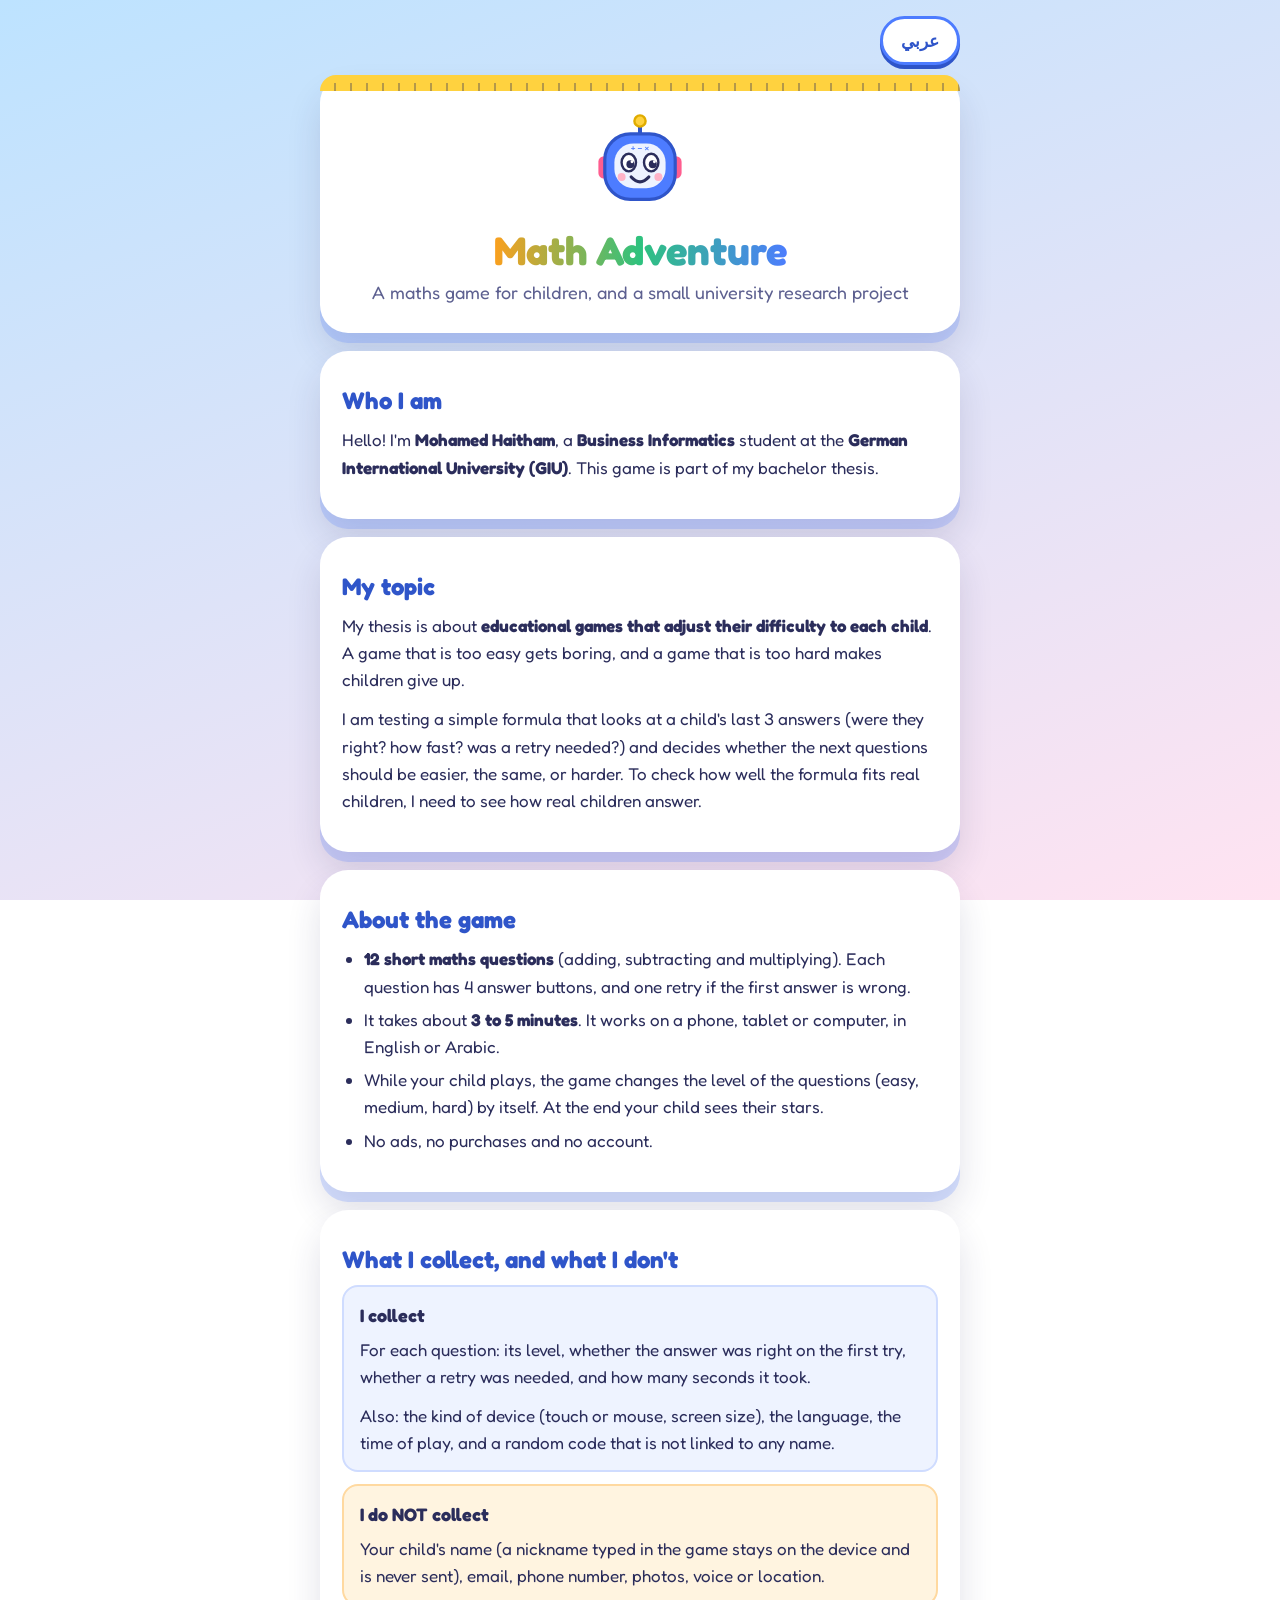
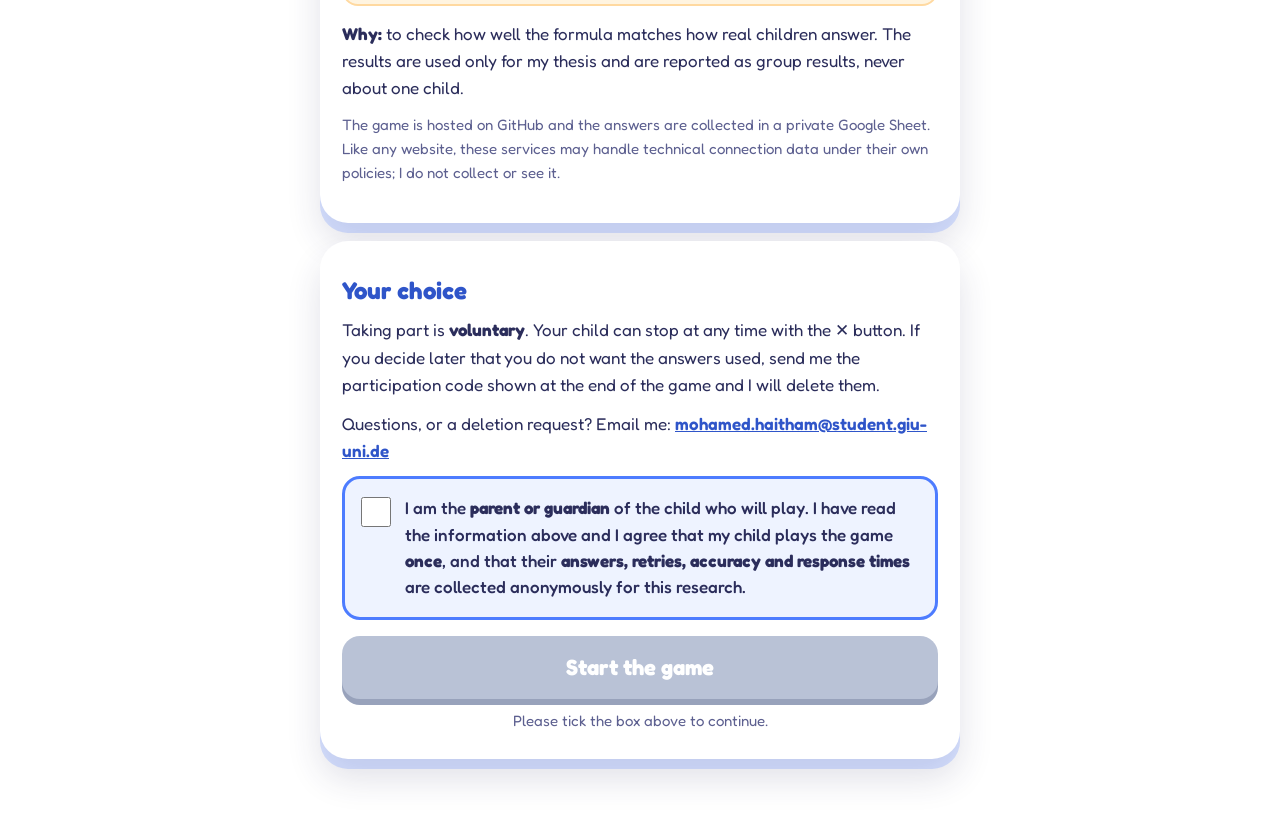
==== commit 053f7c11: "Update index.html" ====
--- a/index.html
+++ b/index.html
@@ -215,7 +215,7 @@
 
 <script>
   // ---- Settings ----
-  const CONTACT_EMAIL = "";            // put your GIU email between the quotes; it is then shown to parents on this page
+  const CONTACT_EMAIL = "mohamed.haitham@student.giu-uni.de";            // put your GIU email between the quotes; it is then shown to parents on this page
   const GAME_PAGE = "play.html";       // the game
   const CONSENT_KEY = "mathgame_consent";   // the game reads this: "1" = a parent ticked the box (used up when a game starts)
   const LANG_KEY = "mathgame_lang";
